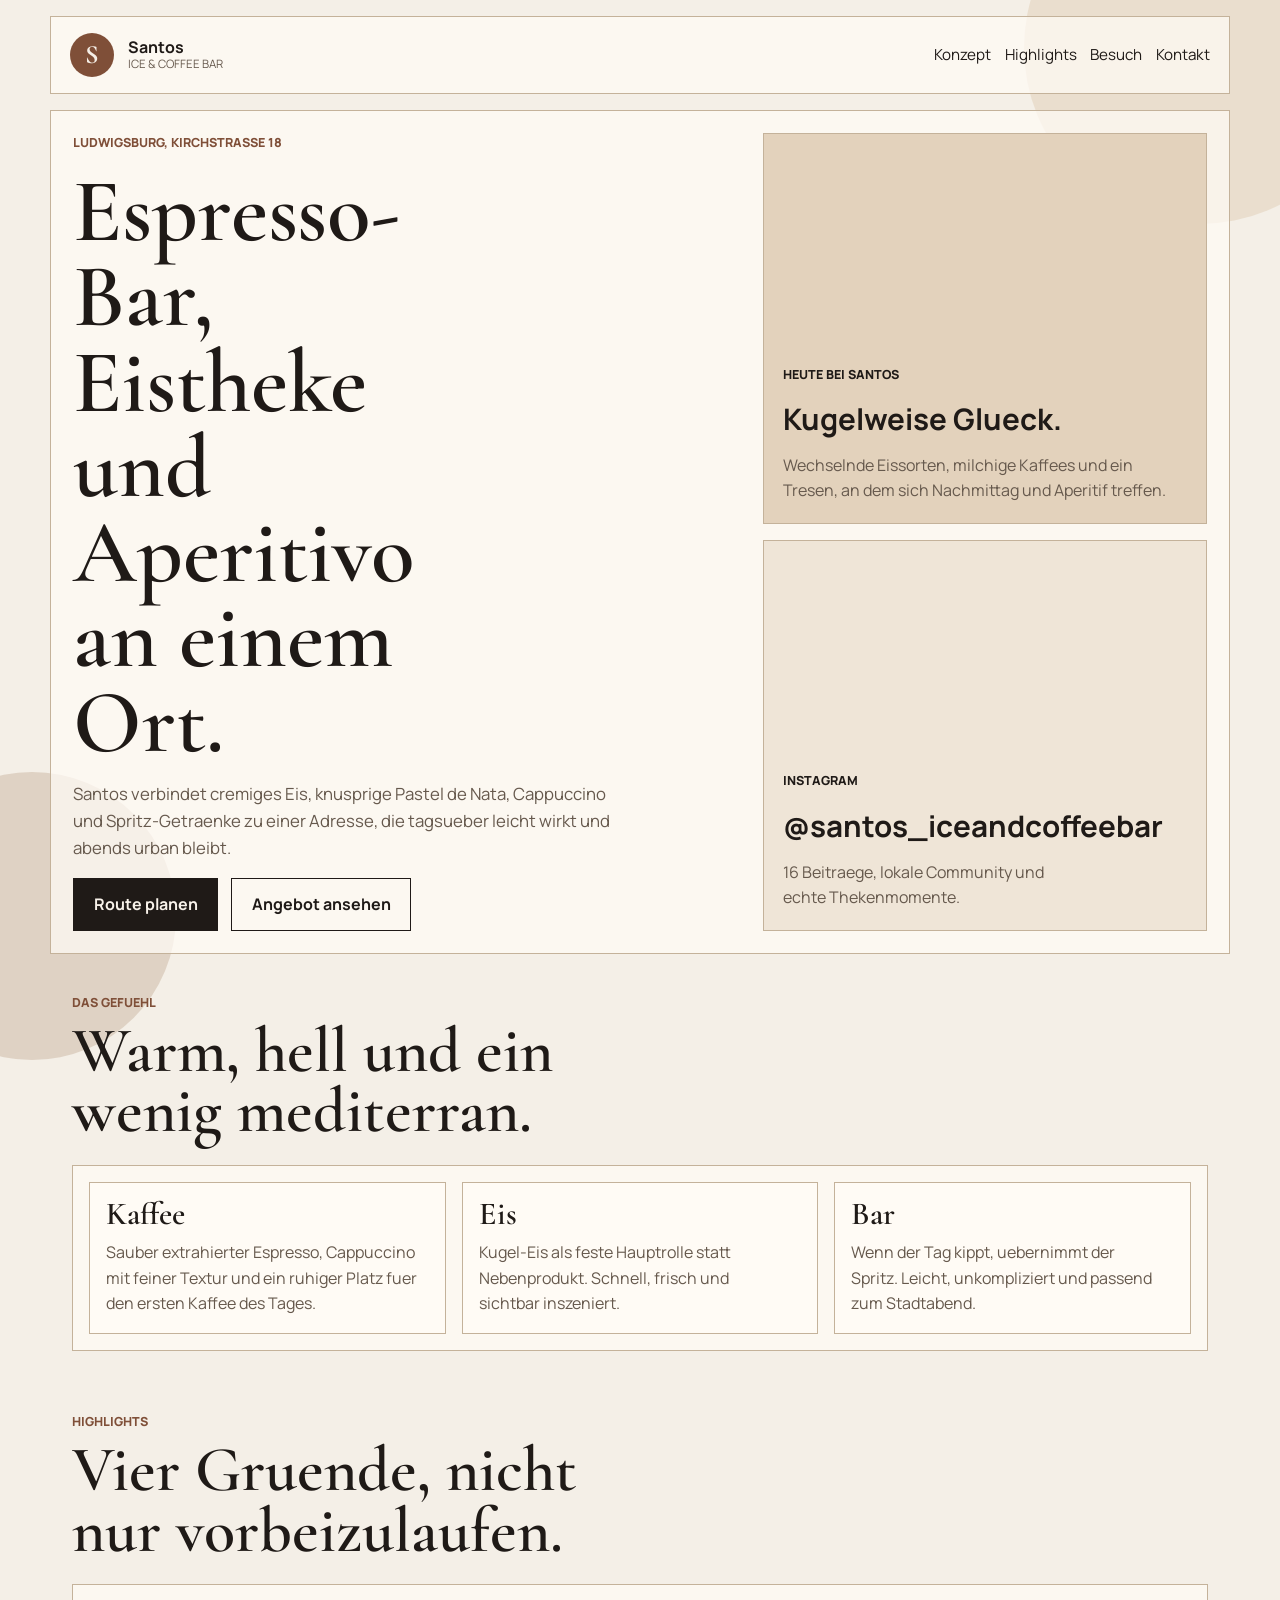
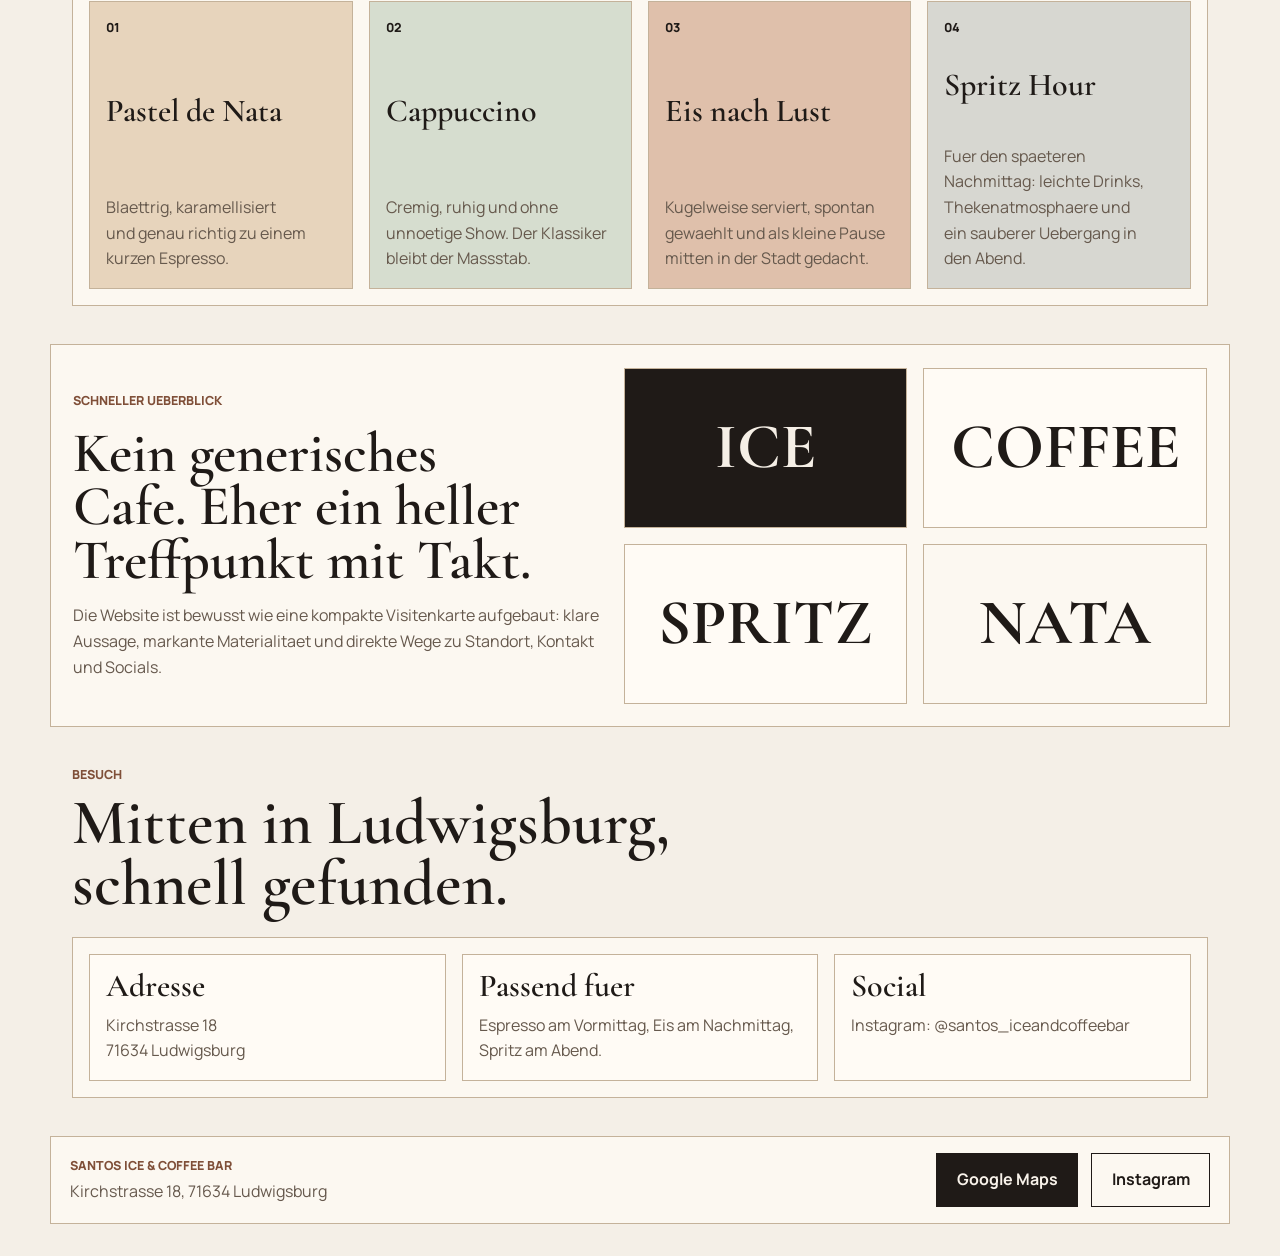
==== index.html @ fd4c9cea "Build initial Santos landing page" ====
<!DOCTYPE html>
<html lang="de">
  <head>
    <meta charset="UTF-8" />
    <meta name="viewport" content="width=device-width, initial-scale=1.0" />
    <title>Santos ICE &amp; COFFEE BAR</title>
    <meta
      name="description"
      content="Santos ICE & COFFEE BAR in Ludwigsburg: Kaffee, Eis, Pastel de Nata und entspannte Bar-Vibes an der Kirchstrasse 18."
    />
    <link rel="preconnect" href="https://fonts.googleapis.com" />
    <link rel="preconnect" href="https://fonts.gstatic.com" crossorigin />
    <link
      href="https://fonts.googleapis.com/css2?family=Cormorant+Garamond:wght@500;600;700&family=Manrope:wght@400;500;600;700;800&display=swap"
      rel="stylesheet"
    />
    <link rel="stylesheet" href="./styles.css" />
  </head>
  <body>
    <div class="page-shell">
      <header class="site-header">
        <a class="brand" href="#top" aria-label="Startseite Santos ICE &amp; COFFEE BAR">
          <span class="brand-mark">S</span>
          <span class="brand-text">
            <strong>Santos</strong>
            <span>ICE &amp; COFFEE BAR</span>
          </span>
        </a>

        <nav class="site-nav" aria-label="Hauptnavigation">
          <a href="#concept">Konzept</a>
          <a href="#specials">Highlights</a>
          <a href="#visit">Besuch</a>
          <a href="#contact">Kontakt</a>
        </nav>
      </header>

      <main id="top">
        <section class="hero">
          <div class="hero-copy">
            <p class="eyebrow">Ludwigsburg, Kirchstrasse 18</p>
            <h1>Espresso-Bar, Eistheke und Aperitivo an einem Ort.</h1>
            <p class="hero-text">
              Santos verbindet cremiges Eis, knusprige Pastel de Nata, Cappuccino
              und Spritz-Getraenke zu einer Adresse, die tagsueber leicht wirkt und
              abends urban bleibt.
            </p>
            <div class="hero-actions">
              <a class="button button-solid" href="#visit">Route planen</a>
              <a class="button button-ghost" href="#specials">Angebot ansehen</a>
            </div>
          </div>

          <div class="hero-panel" aria-label="Markenstimmung">
            <div class="hero-card hero-card-primary">
              <span class="card-label">Heute bei Santos</span>
              <strong>Kugelweise Glueck.</strong>
              <p>
                Wechselnde Eissorten, milchige Kaffees und ein Tresen, an dem sich
                Nachmittag und Aperitif treffen.
              </p>
            </div>
            <div class="hero-card hero-card-secondary">
              <span class="card-label">Instagram</span>
              <strong>@santos_iceandcoffeebar</strong>
              <p>16 Beitraege, lokale Community und echte Thekenmomente.</p>
            </div>
          </div>
        </section>

        <section class="concept" id="concept">
          <div class="section-heading">
            <p class="eyebrow">Das Gefuehl</p>
            <h2>Warm, hell und ein wenig mediterran.</h2>
          </div>
          <div class="concept-grid">
            <article>
              <h3>Kaffee</h3>
              <p>
                Sauber extrahierter Espresso, Cappuccino mit feiner Textur und ein
                ruhiger Platz fuer den ersten Kaffee des Tages.
              </p>
            </article>
            <article>
              <h3>Eis</h3>
              <p>
                Kugel-Eis als feste Hauptrolle statt Nebenprodukt. Schnell, frisch
                und sichtbar inszeniert.
              </p>
            </article>
            <article>
              <h3>Bar</h3>
              <p>
                Wenn der Tag kippt, uebernimmt der Spritz. Leicht, unkompliziert
                und passend zum Stadtabend.
              </p>
            </article>
          </div>
        </section>

        <section class="specials" id="specials">
          <div class="section-heading">
            <p class="eyebrow">Highlights</p>
            <h2>Vier Gruende, nicht nur vorbeizulaufen.</h2>
          </div>
          <div class="specials-grid">
            <article class="special-card accent-sand">
              <span class="special-index">01</span>
              <h3>Pastel de Nata</h3>
              <p>
                Blaettrig, karamellisiert und genau richtig zu einem kurzen Espresso.
              </p>
            </article>
            <article class="special-card accent-olive">
              <span class="special-index">02</span>
              <h3>Cappuccino</h3>
              <p>
                Cremig, ruhig und ohne unnoetige Show. Der Klassiker bleibt der
                Massstab.
              </p>
            </article>
            <article class="special-card accent-terra">
              <span class="special-index">03</span>
              <h3>Eis nach Lust</h3>
              <p>
                Kugelweise serviert, spontan gewaehlt und als kleine Pause mitten in
                der Stadt gedacht.
              </p>
            </article>
            <article class="special-card accent-night">
              <span class="special-index">04</span>
              <h3>Spritz Hour</h3>
              <p>
                Fuer den spaeteren Nachmittag: leichte Drinks, Thekenatmosphaere und
                ein sauberer Uebergang in den Abend.
              </p>
            </article>
          </div>
        </section>

        <section class="showcase">
          <div class="showcase-copy">
            <p class="eyebrow">Schneller Ueberblick</p>
            <h2>Kein generisches Cafe. Eher ein heller Treffpunkt mit Takt.</h2>
            <p>
              Die Website ist bewusst wie eine kompakte Visitenkarte aufgebaut:
              klare Aussage, markante Materialitaet und direkte Wege zu Standort,
              Kontakt und Socials.
            </p>
          </div>
          <div class="showcase-board" aria-hidden="true">
            <div class="board-tile board-tile-large">ICE</div>
            <div class="board-tile">COFFEE</div>
            <div class="board-tile">SPRITZ</div>
            <div class="board-tile board-tile-outline">NATA</div>
          </div>
        </section>

        <section class="visit" id="visit">
          <div class="section-heading">
            <p class="eyebrow">Besuch</p>
            <h2>Mitten in Ludwigsburg, schnell gefunden.</h2>
          </div>
          <div class="visit-layout">
            <article class="visit-card">
              <h3>Adresse</h3>
              <p>Kirchstrasse 18<br />71634 Ludwigsburg</p>
            </article>
            <article class="visit-card">
              <h3>Passend fuer</h3>
              <p>Espresso am Vormittag, Eis am Nachmittag, Spritz am Abend.</p>
            </article>
            <article class="visit-card">
              <h3>Social</h3>
              <p>
                Instagram:
                <a href="https://www.instagram.com/santos_iceandcoffeebar/" target="_blank" rel="noreferrer">
                  @santos_iceandcoffeebar
                </a>
              </p>
            </article>
          </div>
        </section>
      </main>

      <footer class="site-footer" id="contact">
        <div>
          <p class="eyebrow">Santos ICE &amp; COFFEE BAR</p>
          <p>Kirchstrasse 18, 71634 Ludwigsburg</p>
        </div>
        <div class="footer-actions">
          <a class="button button-solid" href="https://maps.google.com/?q=Kirchstrasse+18+71634+Ludwigsburg" target="_blank" rel="noreferrer">
            Google Maps
          </a>
          <a class="button button-ghost" href="https://www.instagram.com/santos_iceandcoffeebar/" target="_blank" rel="noreferrer">
            Instagram
          </a>
        </div>
      </footer>
    </div>

  </body>
</html>
---- styles.css ----
:root {
  --bg: #f4efe7;
  --surface: #efe5d7;
  --surface-strong: #e3d2bc;
  --ink: #1f1a17;
  --muted: #66594d;
  --line: #c4b29a;
  --accent: #7f4f38;
  --max-width: 1180px;
}

* {
  box-sizing: border-box;
}

body {
  margin: 0;
  min-height: 100vh;
  background: var(--bg);
  color: var(--ink);
  font-family: "Manrope", sans-serif;
  line-height: 1.6;
}

body::before,
body::after {
  content: "";
  position: fixed;
  z-index: -1;
  border-radius: 999px;
  opacity: 0.45;
}

body::before {
  top: -8rem;
  right: -6rem;
  width: 22rem;
  height: 22rem;
  background: #dec9b0;
}

body::after {
  bottom: -10rem;
  left: -7rem;
  width: 18rem;
  height: 18rem;
  background: #c5b09a;
}

a {
  color: inherit;
  text-decoration: none;
}

p {
  margin: 0;
  color: var(--muted);
  text-wrap: pretty;
}

h1,
h2,
h3,
strong {
  text-wrap: balance;
}

h1,
h2,
h3 {
  margin: 0;
  font-family: "Cormorant Garamond", serif;
  font-weight: 600;
  line-height: 0.95;
}

.page-shell {
  width: min(calc(100% - 2rem), var(--max-width));
  margin: 0 auto;
  padding: 1rem 0 2rem;
}

.site-header,
.site-footer,
.hero,
.concept-grid,
.specials-grid,
.showcase,
.visit-layout {
  border: 1px solid var(--line);
  background: rgba(255, 251, 245, 0.72);
}

.site-header,
.site-footer {
  display: flex;
  align-items: center;
  justify-content: space-between;
  gap: 1rem;
  padding: 1rem 1.2rem;
}

.site-header {
  position: sticky;
  top: 1rem;
  z-index: 10;
}

.brand {
  display: inline-flex;
  align-items: center;
  gap: 0.85rem;
}

.brand-mark {
  display: grid;
  place-items: center;
  width: 2.75rem;
  height: 2.75rem;
  border-radius: 999px;
  background: var(--accent);
  color: #f6efe7;
  font-family: "Cormorant Garamond", serif;
  font-size: 1.65rem;
  font-weight: 700;
}

.brand-text {
  display: grid;
  gap: 0.1rem;
  line-height: 1.1;
}

.brand-text strong {
  font-size: 1rem;
}

.brand-text span {
  font-size: 0.72rem;
  text-transform: uppercase;
  color: var(--muted);
}

.site-nav {
  display: flex;
  flex-wrap: wrap;
  justify-content: flex-end;
  gap: 0.85rem;
  font-size: 0.95rem;
}

.site-nav a {
  padding: 0.35rem 0;
}

.hero,
.showcase {
  display: grid;
  gap: 1.5rem;
}

.hero {
  grid-template-columns: 1.2fr 0.8fr;
  margin-top: 1rem;
  padding: 1.4rem;
}

.hero-copy {
  display: grid;
  gap: 1rem;
  align-content: start;
}

.eyebrow {
  font-size: 0.78rem;
  font-weight: 800;
  text-transform: uppercase;
  color: var(--accent);
}

.hero h1 {
  font-size: clamp(3rem, 7vw, 6.4rem);
  max-width: 10ch;
}

.hero-text {
  max-width: 56ch;
  font-size: 1.05rem;
}

.hero-actions,
.footer-actions {
  display: flex;
  flex-wrap: wrap;
  gap: 0.85rem;
}

.button {
  display: inline-flex;
  align-items: center;
  justify-content: center;
  min-height: 3rem;
  padding: 0.8rem 1.2rem;
  border: 1px solid var(--ink);
  font-weight: 700;
}

.button-solid {
  background: var(--ink);
  color: #f8f2ea;
}

.button-ghost {
  background: transparent;
}

.hero-panel {
  display: grid;
  gap: 1rem;
}

.hero-card {
  min-height: 12rem;
  padding: 1.2rem;
  border: 1px solid var(--line);
  display: grid;
  align-content: end;
  gap: 0.65rem;
}

.hero-card-primary {
  background: var(--surface-strong);
}

.hero-card-secondary {
  background: var(--surface);
}

.card-label,
.special-index {
  font-size: 0.78rem;
  font-weight: 800;
  text-transform: uppercase;
}

.hero-card strong {
  font-size: 1.85rem;
}

.concept,
.specials,
.visit {
  margin-top: 1rem;
  padding: 1.4rem;
}

.section-heading {
  display: grid;
  gap: 0.5rem;
  max-width: 46rem;
  margin-bottom: 1.4rem;
}

.section-heading h2 {
  font-size: clamp(2.2rem, 5vw, 4.2rem);
}

.concept-grid,
.specials-grid,
.visit-layout {
  display: grid;
  gap: 1rem;
  padding: 1rem;
}

.concept-grid {
  grid-template-columns: repeat(3, minmax(0, 1fr));
}

.concept-grid article,
.visit-card {
  padding: 1rem;
  border: 1px solid var(--line);
  background: rgba(255, 251, 245, 0.9);
}

.concept-grid h3,
.special-card h3,
.visit-card h3 {
  margin-bottom: 0.7rem;
  font-size: 2rem;
}

.specials-grid {
  grid-template-columns: repeat(4, minmax(0, 1fr));
}

.special-card {
  min-height: 18rem;
  padding: 1rem;
  display: grid;
  align-content: space-between;
  border: 1px solid var(--line);
}

.accent-sand {
  background: #e7d4bc;
}

.accent-olive {
  background: #d6ddcf;
}

.accent-terra {
  background: #dfc0ab;
}

.accent-night {
  background: #d7d7d1;
}

.showcase {
  grid-template-columns: 0.95fr 1.05fr;
  margin-top: 1rem;
  padding: 1.4rem;
}

.showcase-copy {
  display: grid;
  gap: 1rem;
  align-content: center;
}

.showcase-copy h2 {
  font-size: clamp(2.3rem, 4.4vw, 4rem);
}

.showcase-board {
  display: grid;
  grid-template-columns: repeat(2, minmax(0, 1fr));
  gap: 1rem;
}

.board-tile {
  min-height: 10rem;
  border: 1px solid var(--line);
  background: rgba(255, 251, 245, 0.88);
  display: grid;
  place-items: center;
  font-family: "Cormorant Garamond", serif;
  font-size: clamp(2rem, 6vw, 4rem);
  font-weight: 700;
}

.board-tile-large {
  background: var(--ink);
  color: #f5efe6;
}

.board-tile-outline {
  background: transparent;
}

.visit-layout {
  grid-template-columns: repeat(3, minmax(0, 1fr));
}

.site-footer {
  margin-top: 1rem;
}

.site-footer p + p {
  margin-top: 0.2rem;
}

@media (max-width: 960px) {
  .hero,
  .showcase,
  .concept-grid,
  .specials-grid,
  .visit-layout {
    grid-template-columns: 1fr;
  }

  .hero h1,
  .section-heading h2,
  .showcase-copy h2 {
    max-width: none;
  }
}

@media (max-width: 720px) {
  .page-shell {
    width: min(calc(100% - 1rem), var(--max-width));
  }

  .site-header,
  .site-footer,
  .hero,
  .concept,
  .specials,
  .showcase,
  .visit {
    padding: 1rem;
  }

  .site-header,
  .site-footer {
    flex-direction: column;
    align-items: flex-start;
  }

  .site-nav {
    justify-content: flex-start;
  }

  .hero h1 {
    font-size: clamp(2.6rem, 12vw, 4rem);
  }
}
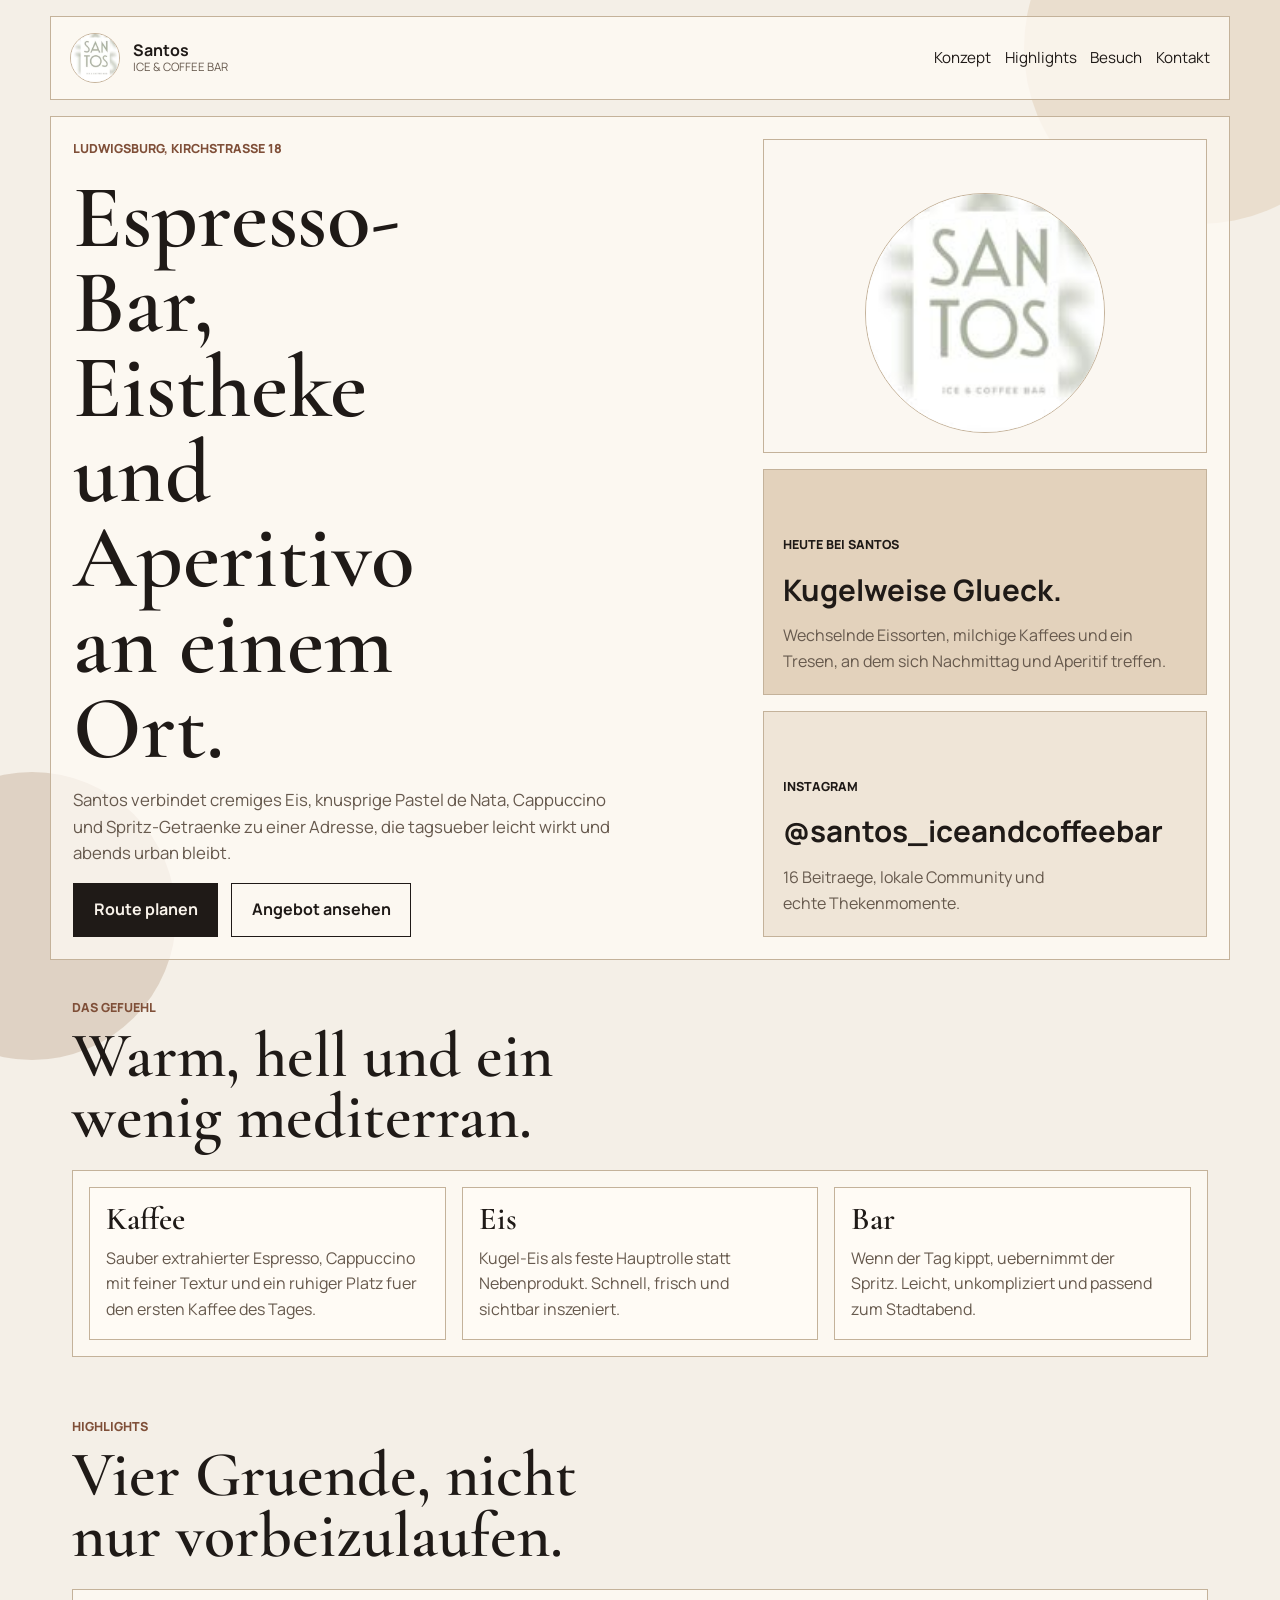
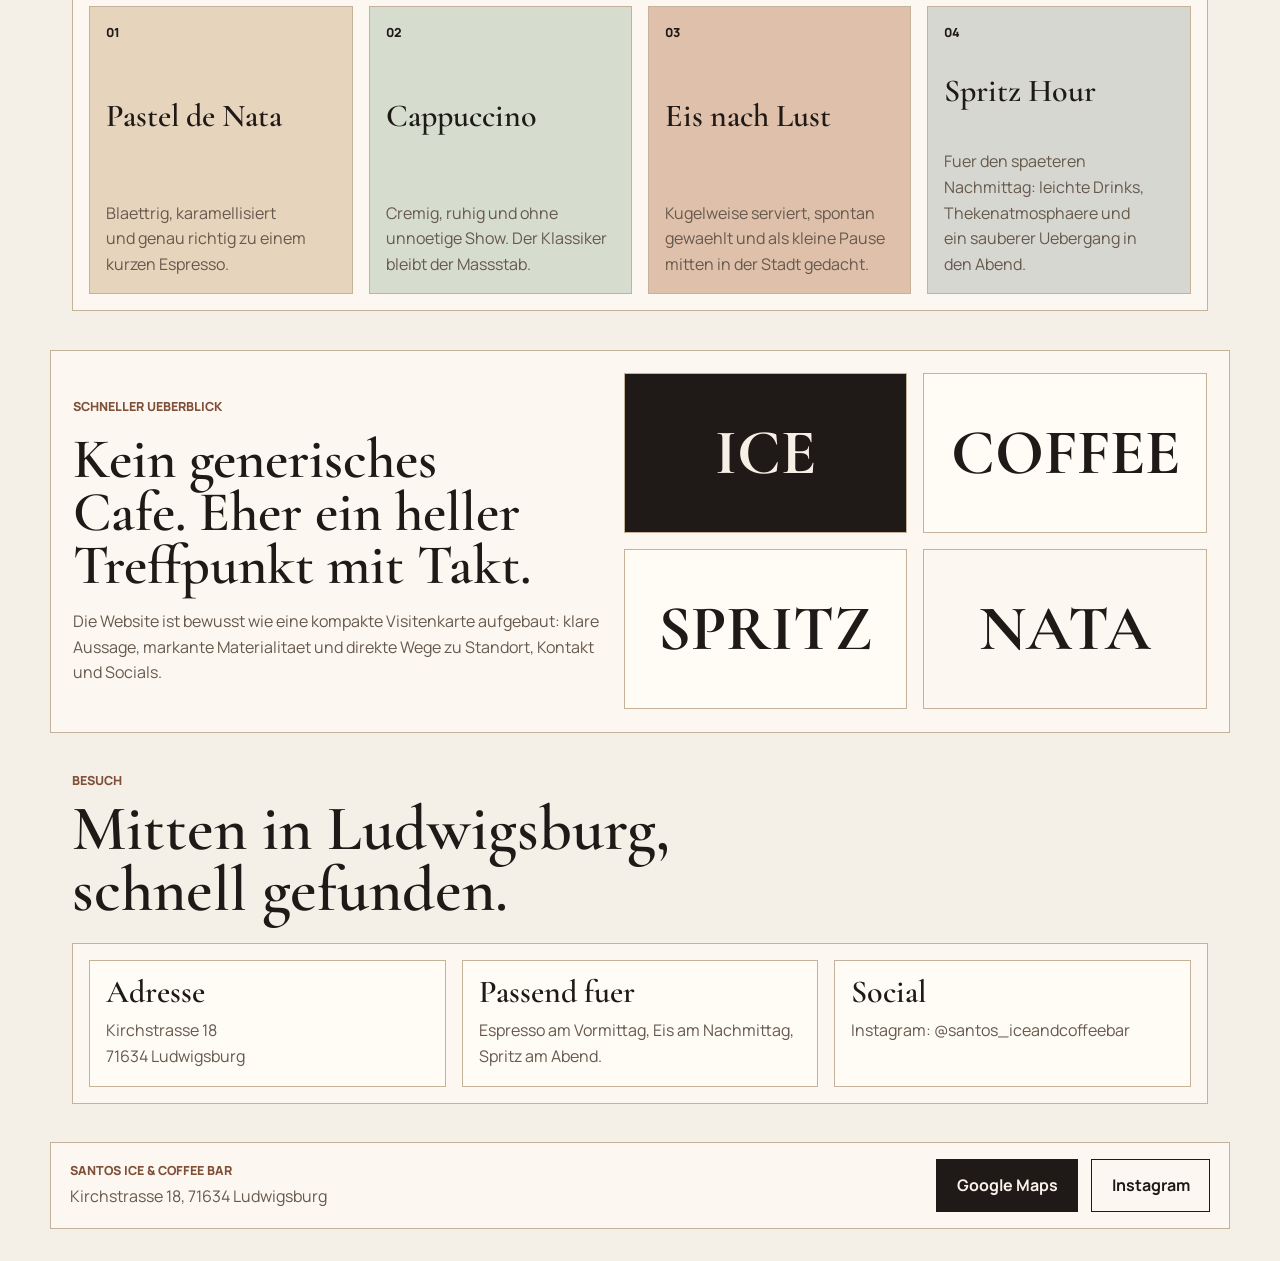
==== commit c3742cf7: "Add Santos logo to landing page" ====
--- a/index.html
+++ b/index.html
@@ -14,13 +14,14 @@
       href="https://fonts.googleapis.com/css2?family=Cormorant+Garamond:wght@500;600;700&family=Manrope:wght@400;500;600;700;800&display=swap"
       rel="stylesheet"
     />
+    <link rel="icon" type="image/jpeg" href="./logo.jpg" />
     <link rel="stylesheet" href="./styles.css" />
   </head>
   <body>
     <div class="page-shell">
       <header class="site-header">
         <a class="brand" href="#top" aria-label="Startseite Santos ICE &amp; COFFEE BAR">
-          <span class="brand-mark">S</span>
+          <img class="brand-logo" src="./logo.jpg" alt="Santos ICE und COFFEE BAR Logo" />
           <span class="brand-text">
             <strong>Santos</strong>
             <span>ICE &amp; COFFEE BAR</span>
@@ -52,6 +53,9 @@
           </div>
 
           <div class="hero-panel" aria-label="Markenstimmung">
+            <div class="hero-card hero-card-logo">
+              <img class="hero-logo" src="./logo.jpg" alt="Santos Logo auf heller Flaeche" />
+            </div>
             <div class="hero-card hero-card-primary">
               <span class="card-label">Heute bei Santos</span>
               <strong>Kugelweise Glueck.</strong>
@@ -198,6 +202,5 @@
         </div>
       </footer>
     </div>
-
   </body>
 </html>
--- a/styles.css
+++ b/styles.css
@@ -52,6 +52,11 @@
   text-decoration: none;
 }
 
+img {
+  display: block;
+  max-width: 100%;
+}
+
 p {
   margin: 0;
   color: var(--muted);
@@ -112,17 +117,13 @@
   gap: 0.85rem;
 }
 
-.brand-mark {
-  display: grid;
-  place-items: center;
-  width: 2.75rem;
-  height: 2.75rem;
+.brand-logo {
+  width: 3.1rem;
+  height: 3.1rem;
   border-radius: 999px;
-  background: var(--accent);
-  color: #f6efe7;
-  font-family: "Cormorant Garamond", serif;
-  font-size: 1.65rem;
-  font-weight: 700;
+  object-fit: cover;
+  border: 1px solid var(--line);
+  background: #fff8f0;
 }
 
 .brand-text {
@@ -228,6 +229,20 @@
   gap: 0.65rem;
 }
 
+.hero-card-logo {
+  place-items: center;
+  min-height: 15rem;
+  background: #fbf7f1;
+}
+
+.hero-logo {
+  width: min(100%, 15rem);
+  aspect-ratio: 1;
+  border-radius: 999px;
+  object-fit: cover;
+  border: 1px solid var(--line);
+}
+
 .hero-card-primary {
   background: var(--surface-strong);
 }
@@ -418,4 +433,3 @@
     font-size: clamp(2.6rem, 12vw, 4rem);
   }
 }
-
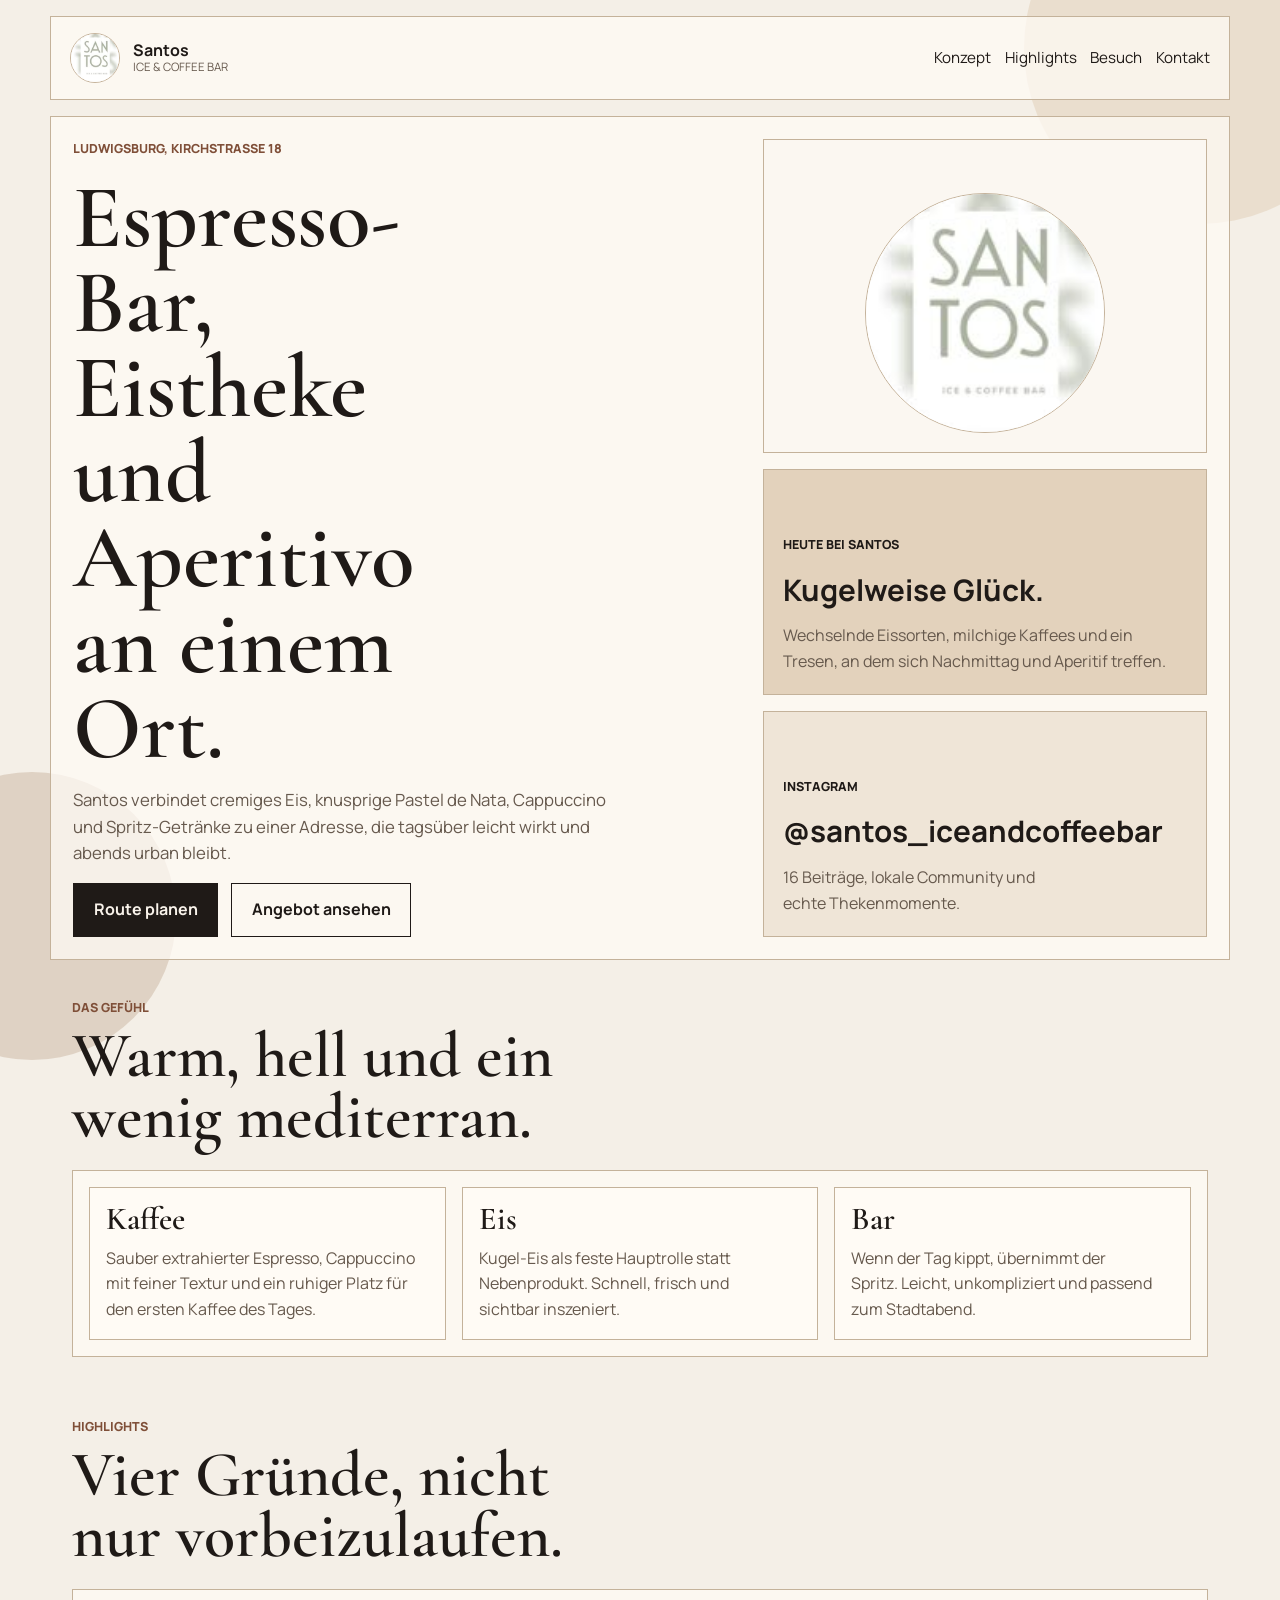
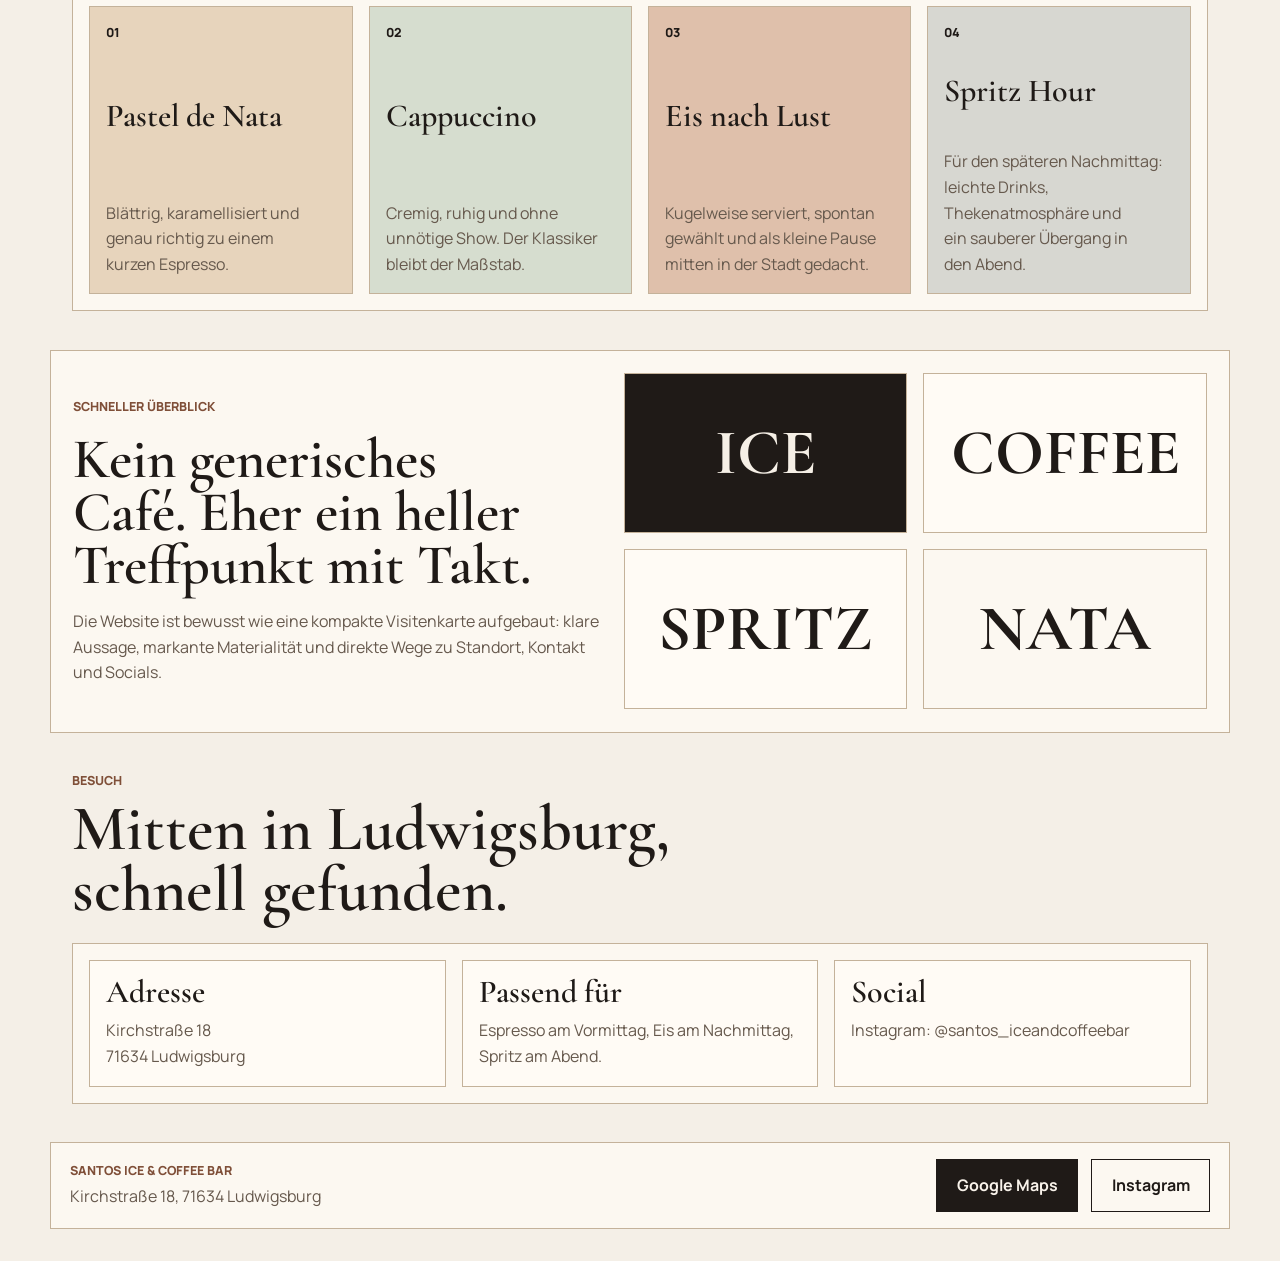
==== commit ac5e9fe9: "Fix German umlauts" ====
--- a/index.html
+++ b/index.html
@@ -1,4 +1,4 @@
-<!DOCTYPE html>
+﻿<!DOCTYPE html>
 <html lang="de">
   <head>
     <meta charset="UTF-8" />
@@ -6,7 +6,7 @@
     <title>Santos ICE &amp; COFFEE BAR</title>
     <meta
       name="description"
-      content="Santos ICE & COFFEE BAR in Ludwigsburg: Kaffee, Eis, Pastel de Nata und entspannte Bar-Vibes an der Kirchstrasse 18."
+      content="Santos ICE & COFFEE BAR in Ludwigsburg: Kaffee, Eis, Pastel de Nata und entspannte Bar-Vibes an der Kirchstraße 18."
     />
     <link rel="preconnect" href="https://fonts.googleapis.com" />
     <link rel="preconnect" href="https://fonts.gstatic.com" crossorigin />
@@ -39,11 +39,11 @@
       <main id="top">
         <section class="hero">
           <div class="hero-copy">
-            <p class="eyebrow">Ludwigsburg, Kirchstrasse 18</p>
+            <p class="eyebrow">Ludwigsburg, Kirchstraße 18</p>
             <h1>Espresso-Bar, Eistheke und Aperitivo an einem Ort.</h1>
             <p class="hero-text">
               Santos verbindet cremiges Eis, knusprige Pastel de Nata, Cappuccino
-              und Spritz-Getraenke zu einer Adresse, die tagsueber leicht wirkt und
+              und Spritz-Getränke zu einer Adresse, die tagsüber leicht wirkt und
               abends urban bleibt.
             </p>
             <div class="hero-actions">
@@ -54,11 +54,11 @@
 
           <div class="hero-panel" aria-label="Markenstimmung">
             <div class="hero-card hero-card-logo">
-              <img class="hero-logo" src="./logo.jpg" alt="Santos Logo auf heller Flaeche" />
+              <img class="hero-logo" src="./logo.jpg" alt="Santos Logo auf heller Fläche" />
             </div>
             <div class="hero-card hero-card-primary">
               <span class="card-label">Heute bei Santos</span>
-              <strong>Kugelweise Glueck.</strong>
+              <strong>Kugelweise Glück.</strong>
               <p>
                 Wechselnde Eissorten, milchige Kaffees und ein Tresen, an dem sich
                 Nachmittag und Aperitif treffen.
@@ -67,14 +67,14 @@
             <div class="hero-card hero-card-secondary">
               <span class="card-label">Instagram</span>
               <strong>@santos_iceandcoffeebar</strong>
-              <p>16 Beitraege, lokale Community und echte Thekenmomente.</p>
+              <p>16 Beiträge, lokale Community und echte Thekenmomente.</p>
             </div>
           </div>
         </section>
 
         <section class="concept" id="concept">
           <div class="section-heading">
-            <p class="eyebrow">Das Gefuehl</p>
+            <p class="eyebrow">Das Gefühl</p>
             <h2>Warm, hell und ein wenig mediterran.</h2>
           </div>
           <div class="concept-grid">
@@ -82,7 +82,7 @@
               <h3>Kaffee</h3>
               <p>
                 Sauber extrahierter Espresso, Cappuccino mit feiner Textur und ein
-                ruhiger Platz fuer den ersten Kaffee des Tages.
+                ruhiger Platz für den ersten Kaffee des Tages.
               </p>
             </article>
             <article>
@@ -95,7 +95,7 @@
             <article>
               <h3>Bar</h3>
               <p>
-                Wenn der Tag kippt, uebernimmt der Spritz. Leicht, unkompliziert
+                Wenn der Tag kippt, übernimmt der Spritz. Leicht, unkompliziert
                 und passend zum Stadtabend.
               </p>
             </article>
@@ -105,29 +105,29 @@
         <section class="specials" id="specials">
           <div class="section-heading">
             <p class="eyebrow">Highlights</p>
-            <h2>Vier Gruende, nicht nur vorbeizulaufen.</h2>
+            <h2>Vier Gründe, nicht nur vorbeizulaufen.</h2>
           </div>
           <div class="specials-grid">
             <article class="special-card accent-sand">
               <span class="special-index">01</span>
               <h3>Pastel de Nata</h3>
               <p>
-                Blaettrig, karamellisiert und genau richtig zu einem kurzen Espresso.
+                Blättrig, karamellisiert und genau richtig zu einem kurzen Espresso.
               </p>
             </article>
             <article class="special-card accent-olive">
               <span class="special-index">02</span>
               <h3>Cappuccino</h3>
               <p>
-                Cremig, ruhig und ohne unnoetige Show. Der Klassiker bleibt der
-                Massstab.
+                Cremig, ruhig und ohne unnötige Show. Der Klassiker bleibt der
+                Maßstab.
               </p>
             </article>
             <article class="special-card accent-terra">
               <span class="special-index">03</span>
               <h3>Eis nach Lust</h3>
               <p>
-                Kugelweise serviert, spontan gewaehlt und als kleine Pause mitten in
+                Kugelweise serviert, spontan gewählt und als kleine Pause mitten in
                 der Stadt gedacht.
               </p>
             </article>
@@ -135,8 +135,8 @@
               <span class="special-index">04</span>
               <h3>Spritz Hour</h3>
               <p>
-                Fuer den spaeteren Nachmittag: leichte Drinks, Thekenatmosphaere und
-                ein sauberer Uebergang in den Abend.
+                Für den späteren Nachmittag: leichte Drinks, Thekenatmosphäre und
+                ein sauberer Übergang in den Abend.
               </p>
             </article>
           </div>
@@ -144,11 +144,11 @@
 
         <section class="showcase">
           <div class="showcase-copy">
-            <p class="eyebrow">Schneller Ueberblick</p>
-            <h2>Kein generisches Cafe. Eher ein heller Treffpunkt mit Takt.</h2>
+            <p class="eyebrow">Schneller Überblick</p>
+            <h2>Kein generisches Café. Eher ein heller Treffpunkt mit Takt.</h2>
             <p>
               Die Website ist bewusst wie eine kompakte Visitenkarte aufgebaut:
-              klare Aussage, markante Materialitaet und direkte Wege zu Standort,
+              klare Aussage, markante Materialität und direkte Wege zu Standort,
               Kontakt und Socials.
             </p>
           </div>
@@ -168,10 +168,10 @@
           <div class="visit-layout">
             <article class="visit-card">
               <h3>Adresse</h3>
-              <p>Kirchstrasse 18<br />71634 Ludwigsburg</p>
+              <p>Kirchstraße 18<br />71634 Ludwigsburg</p>
             </article>
             <article class="visit-card">
-              <h3>Passend fuer</h3>
+              <h3>Passend für</h3>
               <p>Espresso am Vormittag, Eis am Nachmittag, Spritz am Abend.</p>
             </article>
             <article class="visit-card">
@@ -190,7 +190,7 @@
       <footer class="site-footer" id="contact">
         <div>
           <p class="eyebrow">Santos ICE &amp; COFFEE BAR</p>
-          <p>Kirchstrasse 18, 71634 Ludwigsburg</p>
+          <p>Kirchstraße 18, 71634 Ludwigsburg</p>
         </div>
         <div class="footer-actions">
           <a class="button button-solid" href="https://maps.google.com/?q=Kirchstrasse+18+71634+Ludwigsburg" target="_blank" rel="noreferrer">
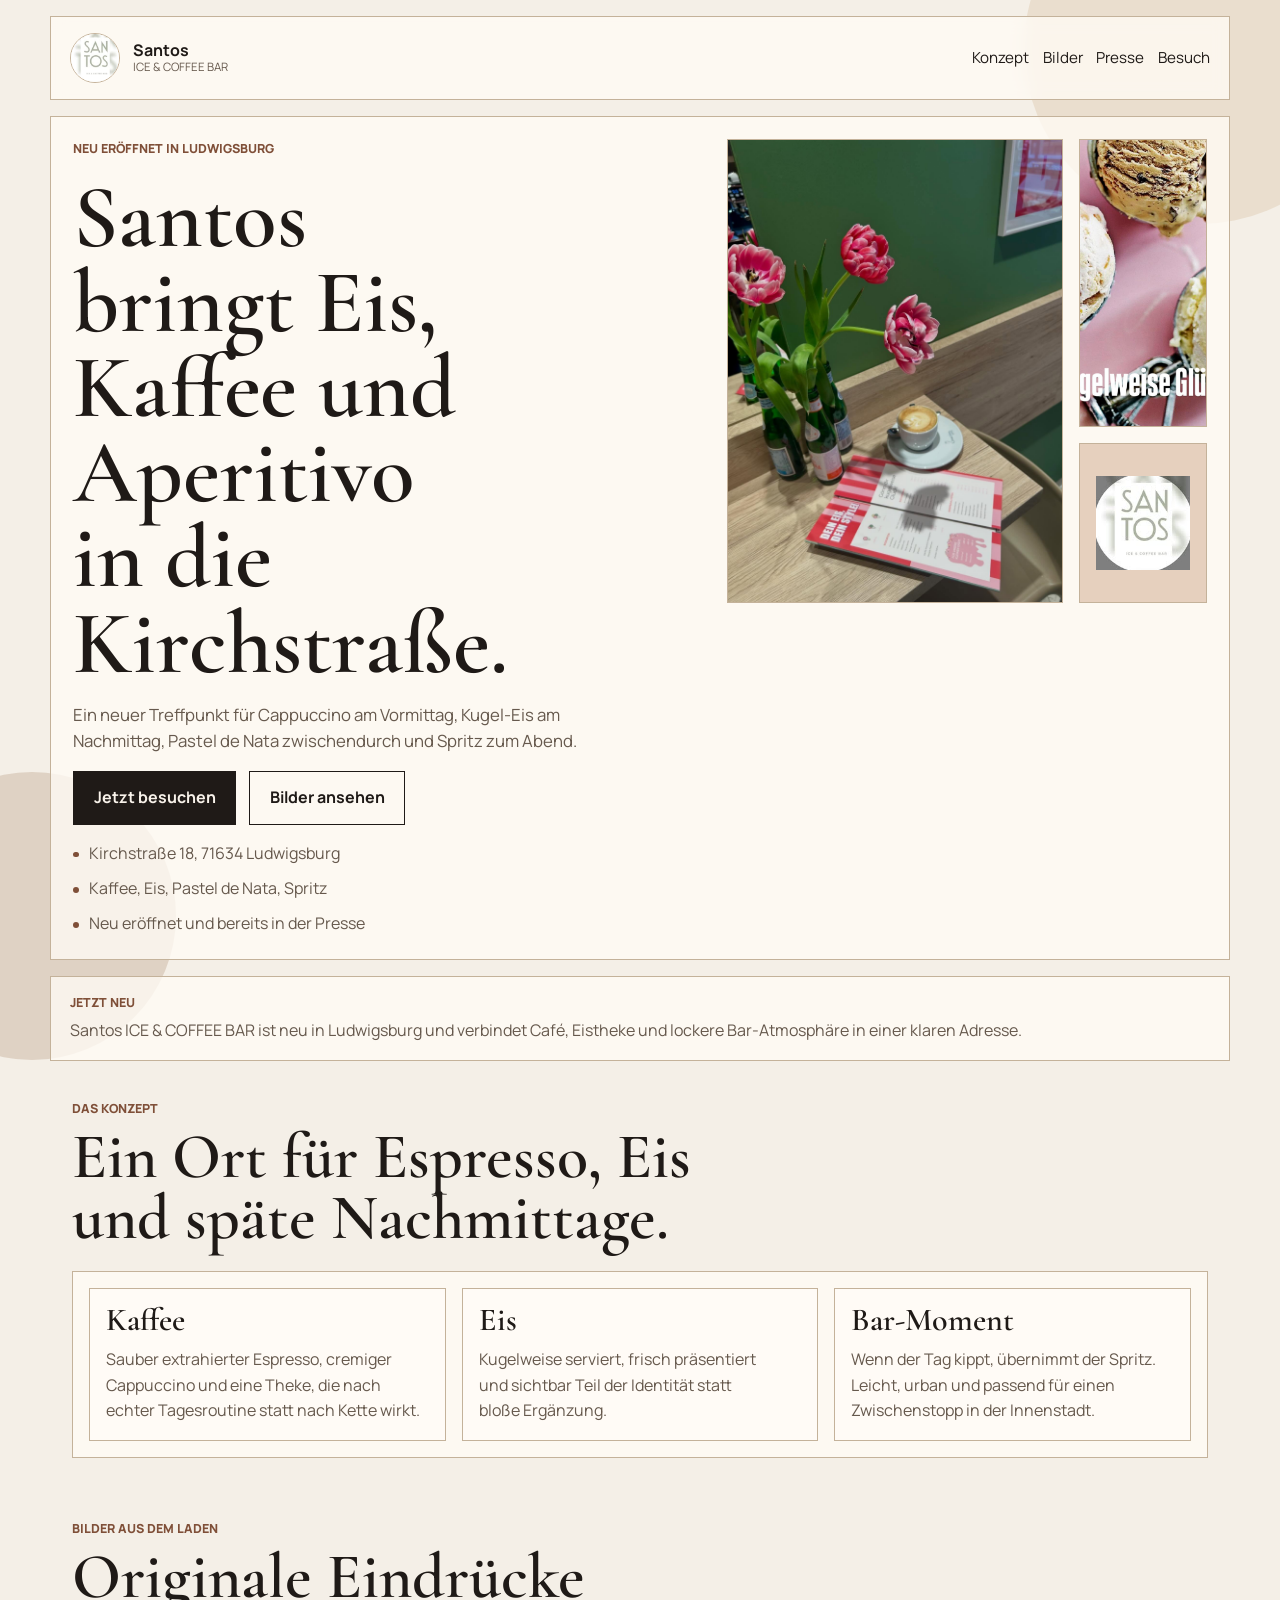
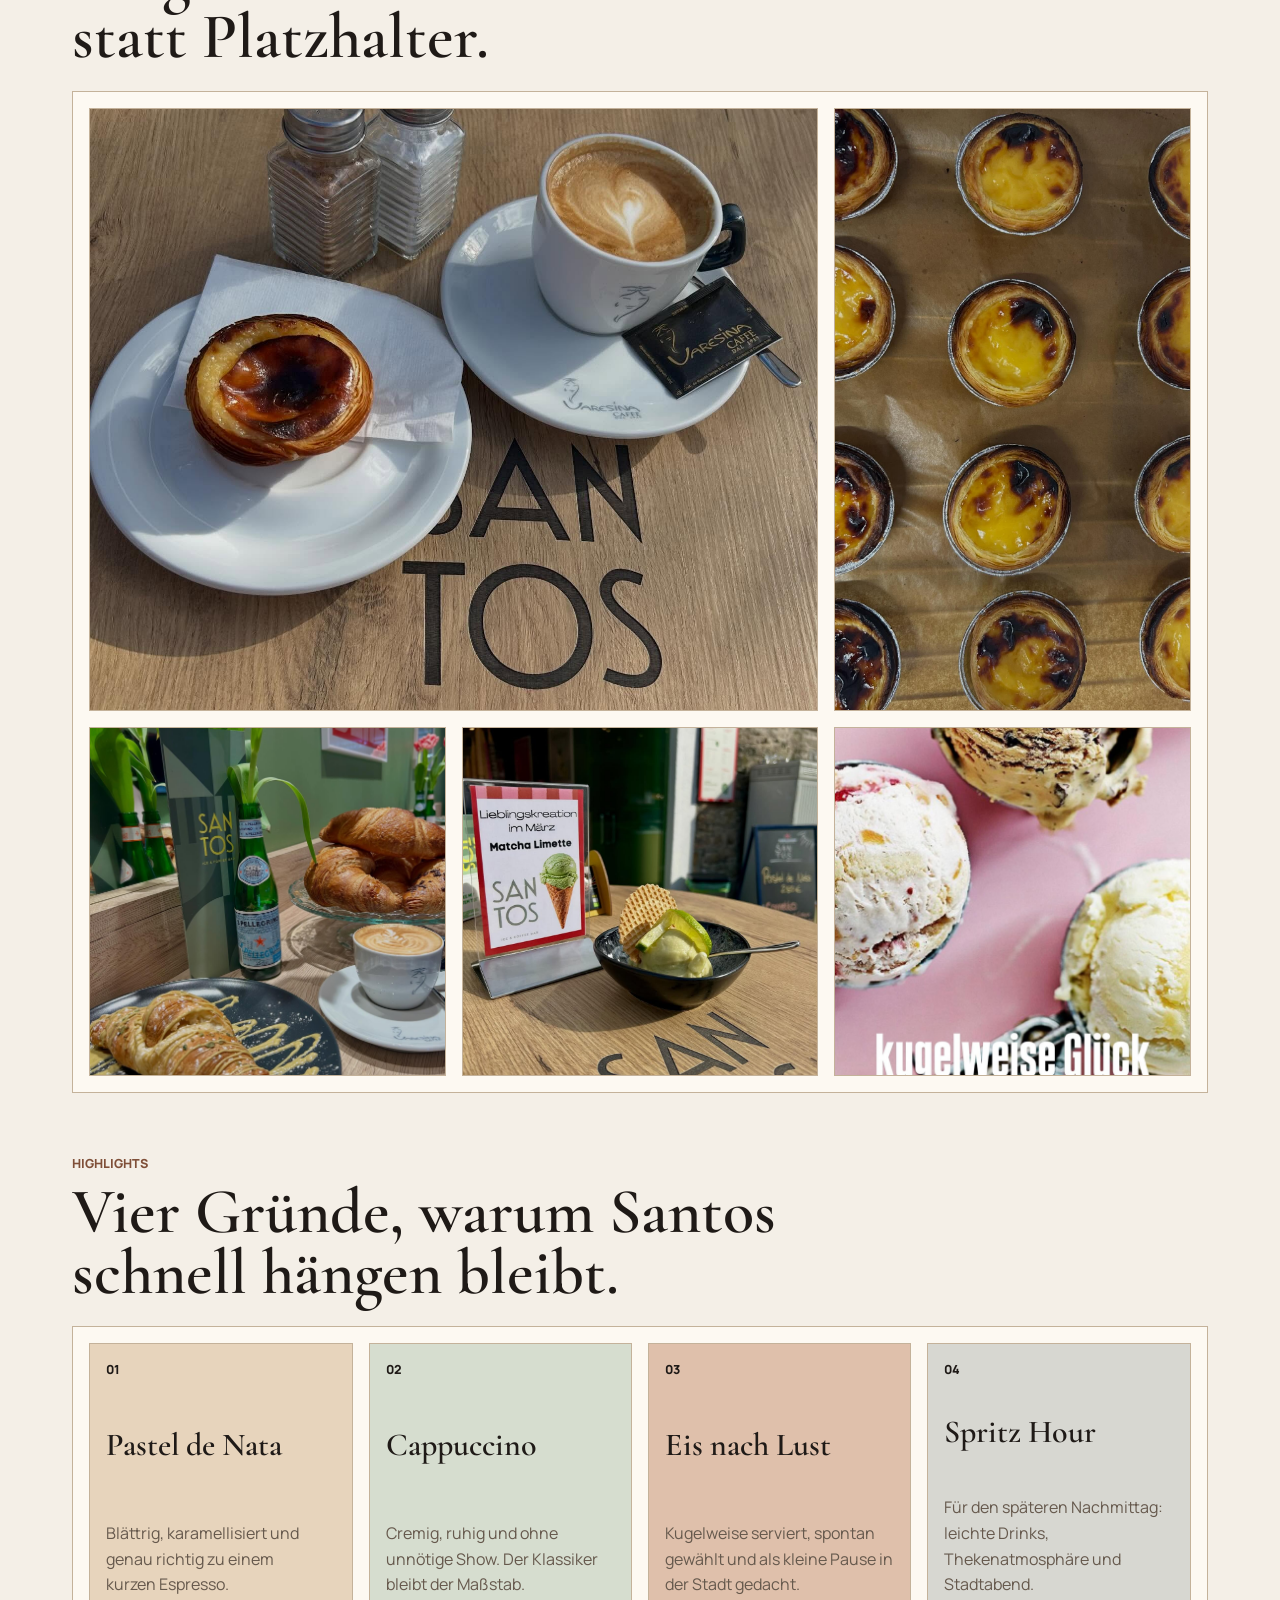
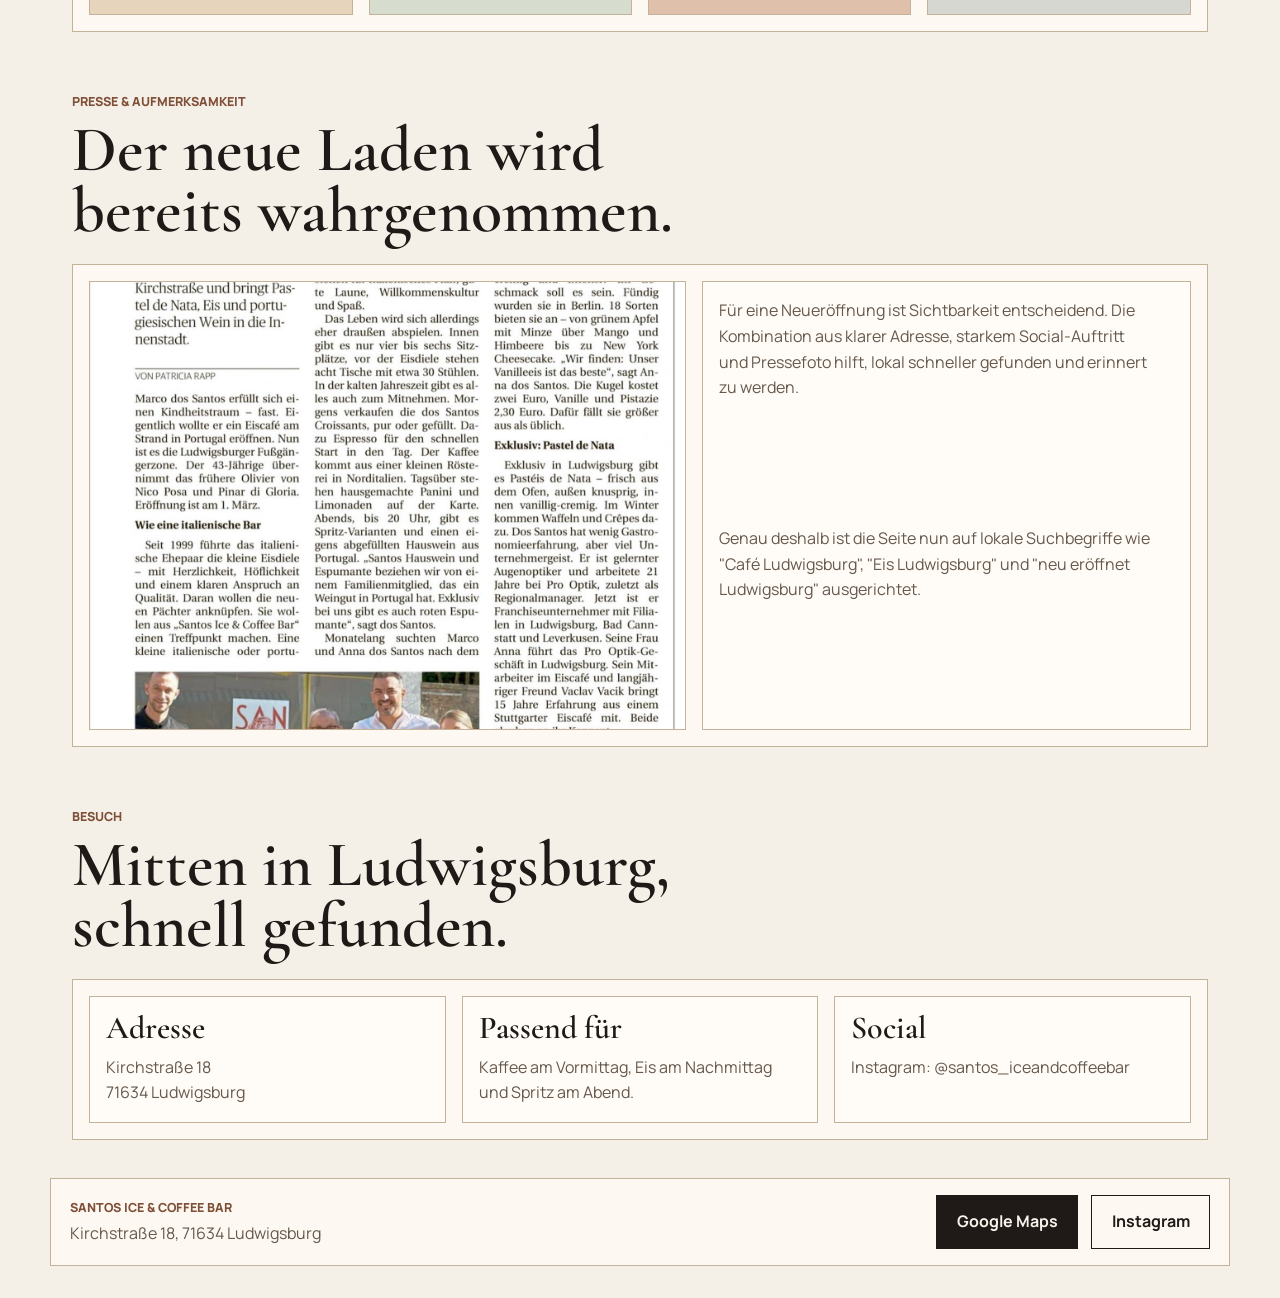
==== commit 5bcc7966: "Add responsive image sections and local SEO" ====
--- a/index.html
+++ b/index.html
@@ -3,11 +3,29 @@
   <head>
     <meta charset="UTF-8" />
     <meta name="viewport" content="width=device-width, initial-scale=1.0" />
-    <title>Santos ICE &amp; COFFEE BAR</title>
+    <title>Santos ICE &amp; COFFEE BAR | Neu eröffnet in Ludwigsburg</title>
     <meta
       name="description"
-      content="Santos ICE & COFFEE BAR in Ludwigsburg: Kaffee, Eis, Pastel de Nata und entspannte Bar-Vibes an der Kirchstraße 18."
-    />
+      content="Santos ICE & COFFEE BAR ist neu eröffnet in Ludwigsburg. Kaffee, Eis, Pastel de Nata, Spritz und entspannte Café-Bar-Vibes in der Kirchstraße 18."
+    />
+    <meta name="robots" content="index,follow" />
+    <meta name="theme-color" content="#1f1a17" />
+    <meta property="og:locale" content="de_DE" />
+    <meta property="og:type" content="website" />
+    <meta property="og:title" content="Santos ICE & COFFEE BAR | Neu eröffnet in Ludwigsburg" />
+    <meta
+      property="og:description"
+      content="Neu eröffnet in Ludwigsburg: Santos ICE & COFFEE BAR mit Eis, Kaffee, Pastel de Nata und Spritz in der Kirchstraße 18."
+    />
+    <meta property="og:image" content="./santos-iceandcoffeebar.jpg" />
+    <meta property="og:image:alt" content="Innenraum der Santos ICE & COFFEE BAR in Ludwigsburg" />
+    <meta name="twitter:card" content="summary_large_image" />
+    <meta name="twitter:title" content="Santos ICE & COFFEE BAR | Neu eröffnet in Ludwigsburg" />
+    <meta
+      name="twitter:description"
+      content="Kaffee, Eis, Pastel de Nata und Spritz in der Kirchstraße 18 in Ludwigsburg."
+    />
+    <meta name="twitter:image" content="./santos-iceandcoffeebar.jpg" />
     <link rel="preconnect" href="https://fonts.googleapis.com" />
     <link rel="preconnect" href="https://fonts.gstatic.com" crossorigin />
     <link
@@ -16,6 +34,23 @@
     />
     <link rel="icon" type="image/jpeg" href="./logo.jpg" />
     <link rel="stylesheet" href="./styles.css" />
+    <script type="application/ld+json">
+      {
+        "@context": "https://schema.org",
+        "@type": "CafeOrCoffeeShop",
+        "name": "Santos ICE & COFFEE BAR",
+        "description": "Neu eröffnetes Café mit Eis, Kaffee, Pastel de Nata und Spritz in Ludwigsburg.",
+        "address": {
+          "@type": "PostalAddress",
+          "streetAddress": "Kirchstraße 18",
+          "postalCode": "71634",
+          "addressLocality": "Ludwigsburg",
+          "addressCountry": "DE"
+        },
+        "servesCuisine": ["Coffee", "Ice Cream", "Pastry", "Spritz"],
+        "sameAs": ["https://www.instagram.com/santos_iceandcoffeebar/"]
+      }
+    </script>
   </head>
   <body>
     <div class="page-shell">
@@ -30,133 +65,170 @@
 
         <nav class="site-nav" aria-label="Hauptnavigation">
           <a href="#concept">Konzept</a>
-          <a href="#specials">Highlights</a>
+          <a href="#gallery">Bilder</a>
+          <a href="#press">Presse</a>
           <a href="#visit">Besuch</a>
-          <a href="#contact">Kontakt</a>
         </nav>
       </header>
 
       <main id="top">
         <section class="hero">
           <div class="hero-copy">
-            <p class="eyebrow">Ludwigsburg, Kirchstraße 18</p>
-            <h1>Espresso-Bar, Eistheke und Aperitivo an einem Ort.</h1>
+            <p class="eyebrow">Neu eröffnet in Ludwigsburg</p>
+            <h1>Santos bringt Eis, Kaffee und Aperitivo in die Kirchstraße.</h1>
             <p class="hero-text">
-              Santos verbindet cremiges Eis, knusprige Pastel de Nata, Cappuccino
-              und Spritz-Getränke zu einer Adresse, die tagsüber leicht wirkt und
-              abends urban bleibt.
+              Ein neuer Treffpunkt für Cappuccino am Vormittag, Kugel-Eis am
+              Nachmittag, Pastel de Nata zwischendurch und Spritz zum Abend.
             </p>
             <div class="hero-actions">
-              <a class="button button-solid" href="#visit">Route planen</a>
-              <a class="button button-ghost" href="#specials">Angebot ansehen</a>
+              <a class="button button-solid" href="#visit">Jetzt besuchen</a>
+              <a class="button button-ghost" href="#gallery">Bilder ansehen</a>
             </div>
-          </div>
-
-          <div class="hero-panel" aria-label="Markenstimmung">
-            <div class="hero-card hero-card-logo">
-              <img class="hero-logo" src="./logo.jpg" alt="Santos Logo auf heller Fläche" />
-            </div>
-            <div class="hero-card hero-card-primary">
-              <span class="card-label">Heute bei Santos</span>
-              <strong>Kugelweise Glück.</strong>
-              <p>
-                Wechselnde Eissorten, milchige Kaffees und ein Tresen, an dem sich
-                Nachmittag und Aperitif treffen.
-              </p>
-            </div>
-            <div class="hero-card hero-card-secondary">
-              <span class="card-label">Instagram</span>
-              <strong>@santos_iceandcoffeebar</strong>
-              <p>16 Beiträge, lokale Community und echte Thekenmomente.</p>
-            </div>
-          </div>
+            <ul class="hero-facts" aria-label="Kurze Informationen zu Santos">
+              <li>Kirchstraße 18, 71634 Ludwigsburg</li>
+              <li>Kaffee, Eis, Pastel de Nata, Spritz</li>
+              <li>Neu eröffnet und bereits in der Presse</li>
+            </ul>
+          </div>
+
+          <div class="hero-visuals" aria-label="Eindrücke aus dem Santos">
+            <figure class="hero-image hero-image-main">
+              <img
+                src="./santos-iceandcoffeebar.jpg"
+                alt="Innenansicht der neu eröffneten Santos ICE & COFFEE BAR"
+                loading="eager"
+              />
+            </figure>
+            <figure class="hero-image hero-image-small">
+              <img src="./santos_eis.jpg" alt="Eisbecher im Santos" loading="lazy" />
+            </figure>
+            <figure class="hero-image hero-image-badge">
+              <img src="./logo.jpg" alt="Santos Logo" loading="lazy" />
+            </figure>
+          </div>
+        </section>
+
+        <section class="opening-note" aria-label="Hinweis zur Neueröffnung">
+          <p class="eyebrow">Jetzt neu</p>
+          <p>
+            Santos ICE &amp; COFFEE BAR ist neu in Ludwigsburg und verbindet
+            Café, Eistheke und lockere Bar-Atmosphäre in einer klaren Adresse.
+          </p>
         </section>
 
         <section class="concept" id="concept">
           <div class="section-heading">
-            <p class="eyebrow">Das Gefühl</p>
-            <h2>Warm, hell und ein wenig mediterran.</h2>
+            <p class="eyebrow">Das Konzept</p>
+            <h2>Ein Ort für Espresso, Eis und späte Nachmittage.</h2>
           </div>
           <div class="concept-grid">
             <article>
               <h3>Kaffee</h3>
               <p>
-                Sauber extrahierter Espresso, Cappuccino mit feiner Textur und ein
-                ruhiger Platz für den ersten Kaffee des Tages.
+                Sauber extrahierter Espresso, cremiger Cappuccino und eine Theke,
+                die nach echter Tagesroutine statt nach Kette wirkt.
               </p>
             </article>
             <article>
               <h3>Eis</h3>
               <p>
-                Kugel-Eis als feste Hauptrolle statt Nebenprodukt. Schnell, frisch
-                und sichtbar inszeniert.
+                Kugelweise serviert, frisch präsentiert und sichtbar Teil der
+                Identität statt bloße Ergänzung.
               </p>
             </article>
             <article>
-              <h3>Bar</h3>
-              <p>
-                Wenn der Tag kippt, übernimmt der Spritz. Leicht, unkompliziert
-                und passend zum Stadtabend.
-              </p>
-            </article>
-          </div>
-        </section>
-
-        <section class="specials" id="specials">
+              <h3>Bar-Moment</h3>
+              <p>
+                Wenn der Tag kippt, übernimmt der Spritz. Leicht, urban und
+                passend für einen Zwischenstopp in der Innenstadt.
+              </p>
+            </article>
+          </div>
+        </section>
+
+        <section class="gallery" id="gallery">
+          <div class="section-heading">
+            <p class="eyebrow">Bilder aus dem Laden</p>
+            <h2>Originale Eindrücke statt Platzhalter.</h2>
+          </div>
+          <div class="gallery-grid">
+            <figure class="gallery-card gallery-card-large">
+              <img src="./ein tag im santos iceandcoffeebar.jpg" alt="Ein Tag im Santos ICE & COFFEE BAR" loading="lazy" />
+              <figcaption>Der Raum wirkt hell, offen und direkt auf Begegnung angelegt.</figcaption>
+            </figure>
+            <figure class="gallery-card">
+              <img src="./pasteldenata.jpg" alt="Pastel de Nata im Santos" loading="lazy" />
+              <figcaption>Pastel de Nata für den kurzen Espresso-Moment.</figcaption>
+            </figure>
+            <figure class="gallery-card">
+              <img src="./cornetto.jpg" alt="Cornetto und Cappuccino im Santos" loading="lazy" />
+              <figcaption>Cornetto, Cappuccino und ruhiger Start in den Tag.</figcaption>
+            </figure>
+            <figure class="gallery-card">
+              <img src="./matcha limette eis.jpg" alt="Matcha-Limette-Eis bei Santos" loading="lazy" />
+              <figcaption>Eis mit eigener Handschrift statt Standardtheke.</figcaption>
+            </figure>
+            <figure class="gallery-card">
+              <img src="./santos_eis.jpg" alt="Eis im Santos ICE & COFFEE BAR" loading="lazy" />
+              <figcaption>Kugelweise Glück mitten in Ludwigsburg.</figcaption>
+            </figure>
+          </div>
+        </section>
+
+        <section class="specials">
           <div class="section-heading">
             <p class="eyebrow">Highlights</p>
-            <h2>Vier Gründe, nicht nur vorbeizulaufen.</h2>
+            <h2>Vier Gründe, warum Santos schnell hängen bleibt.</h2>
           </div>
           <div class="specials-grid">
             <article class="special-card accent-sand">
               <span class="special-index">01</span>
               <h3>Pastel de Nata</h3>
-              <p>
-                Blättrig, karamellisiert und genau richtig zu einem kurzen Espresso.
-              </p>
+              <p>Blättrig, karamellisiert und genau richtig zu einem kurzen Espresso.</p>
             </article>
             <article class="special-card accent-olive">
               <span class="special-index">02</span>
               <h3>Cappuccino</h3>
-              <p>
-                Cremig, ruhig und ohne unnötige Show. Der Klassiker bleibt der
-                Maßstab.
-              </p>
+              <p>Cremig, ruhig und ohne unnötige Show. Der Klassiker bleibt der Maßstab.</p>
             </article>
             <article class="special-card accent-terra">
               <span class="special-index">03</span>
               <h3>Eis nach Lust</h3>
-              <p>
-                Kugelweise serviert, spontan gewählt und als kleine Pause mitten in
-                der Stadt gedacht.
-              </p>
+              <p>Kugelweise serviert, spontan gewählt und als kleine Pause in der Stadt gedacht.</p>
             </article>
             <article class="special-card accent-night">
               <span class="special-index">04</span>
               <h3>Spritz Hour</h3>
-              <p>
-                Für den späteren Nachmittag: leichte Drinks, Thekenatmosphäre und
-                ein sauberer Übergang in den Abend.
-              </p>
-            </article>
-          </div>
-        </section>
-
-        <section class="showcase">
-          <div class="showcase-copy">
-            <p class="eyebrow">Schneller Überblick</p>
-            <h2>Kein generisches Café. Eher ein heller Treffpunkt mit Takt.</h2>
-            <p>
-              Die Website ist bewusst wie eine kompakte Visitenkarte aufgebaut:
-              klare Aussage, markante Materialität und direkte Wege zu Standort,
-              Kontakt und Socials.
-            </p>
-          </div>
-          <div class="showcase-board" aria-hidden="true">
-            <div class="board-tile board-tile-large">ICE</div>
-            <div class="board-tile">COFFEE</div>
-            <div class="board-tile">SPRITZ</div>
-            <div class="board-tile board-tile-outline">NATA</div>
+              <p>Für den späteren Nachmittag: leichte Drinks, Thekenatmosphäre und Stadtabend.</p>
+            </article>
+          </div>
+        </section>
+
+        <section class="press" id="press">
+          <div class="section-heading">
+            <p class="eyebrow">Presse &amp; Aufmerksamkeit</p>
+            <h2>Der neue Laden wird bereits wahrgenommen.</h2>
+          </div>
+          <div class="press-layout">
+            <figure class="press-image">
+              <img
+                src="./santos-iceandcoffeebar-in-der-presse.jpg"
+                alt="Santos ICE & COFFEE BAR in der Presse"
+                loading="lazy"
+              />
+            </figure>
+            <div class="press-copy">
+              <p>
+                Für eine Neueröffnung ist Sichtbarkeit entscheidend. Die Kombination
+                aus klarer Adresse, starkem Social-Auftritt und Pressefoto hilft,
+                lokal schneller gefunden und erinnert zu werden.
+              </p>
+              <p>
+                Genau deshalb ist die Seite nun auf lokale Suchbegriffe wie
+                "Café Ludwigsburg", "Eis Ludwigsburg" und "neu eröffnet
+                Ludwigsburg" ausgerichtet.
+              </p>
+            </div>
           </div>
         </section>
 
@@ -172,7 +244,7 @@
             </article>
             <article class="visit-card">
               <h3>Passend für</h3>
-              <p>Espresso am Vormittag, Eis am Nachmittag, Spritz am Abend.</p>
+              <p>Kaffee am Vormittag, Eis am Nachmittag und Spritz am Abend.</p>
             </article>
             <article class="visit-card">
               <h3>Social</h3>
@@ -193,7 +265,7 @@
           <p>Kirchstraße 18, 71634 Ludwigsburg</p>
         </div>
         <div class="footer-actions">
-          <a class="button button-solid" href="https://maps.google.com/?q=Kirchstrasse+18+71634+Ludwigsburg" target="_blank" rel="noreferrer">
+          <a class="button button-solid" href="https://maps.google.com/?q=Kirchstraße+18+71634+Ludwigsburg" target="_blank" rel="noreferrer">
             Google Maps
           </a>
           <a class="button button-ghost" href="https://www.instagram.com/santos_iceandcoffeebar/" target="_blank" rel="noreferrer">
--- a/styles.css
+++ b/styles.css
@@ -1,11 +1,13 @@
-:root {
+﻿:root {
   --bg: #f4efe7;
   --surface: #efe5d7;
   --surface-strong: #e3d2bc;
+  --surface-soft: rgba(255, 251, 245, 0.78);
   --ink: #1f1a17;
   --muted: #66594d;
   --line: #c4b29a;
   --accent: #7f4f38;
+  --accent-soft: #e6d0be;
   --max-width: 1180px;
 }
 
@@ -63,6 +65,12 @@
   text-wrap: pretty;
 }
 
+ul {
+  margin: 0;
+  padding: 0;
+  list-style: none;
+}
+
 h1,
 h2,
 h3,
@@ -88,12 +96,14 @@
 .site-header,
 .site-footer,
 .hero,
+.opening-note,
 .concept-grid,
+.gallery-grid,
 .specials-grid,
-.showcase,
+.press-layout,
 .visit-layout {
   border: 1px solid var(--line);
-  background: rgba(255, 251, 245, 0.72);
+  background: var(--surface-soft);
 }
 
 .site-header,
@@ -103,6 +113,7 @@
   justify-content: space-between;
   gap: 1rem;
   padding: 1rem 1.2rem;
+  backdrop-filter: blur(8px);
 }
 
 .site-header {
@@ -155,15 +166,27 @@
 }
 
 .hero,
-.showcase {
-  display: grid;
+.gallery,
+.press,
+.specials,
+.visit,
+.concept {
+  margin-top: 1rem;
+}
+
+.hero,
+.concept,
+.gallery,
+.specials,
+.press,
+.visit {
+  padding: 1.4rem;
+}
+
+.hero {
+  display: grid;
+  grid-template-columns: minmax(0, 1fr) minmax(18rem, 30rem);
   gap: 1.5rem;
-}
-
-.hero {
-  grid-template-columns: 1.2fr 0.8fr;
-  margin-top: 1rem;
-  padding: 1.4rem;
 }
 
 .hero-copy {
@@ -180,12 +203,12 @@
 }
 
 .hero h1 {
-  font-size: clamp(3rem, 7vw, 6.4rem);
-  max-width: 10ch;
+  font-size: clamp(3rem, 7vw, 6rem);
+  max-width: 11ch;
 }
 
 .hero-text {
-  max-width: 56ch;
+  max-width: 58ch;
   font-size: 1.05rem;
 }
 
@@ -215,58 +238,73 @@
   background: transparent;
 }
 
-.hero-panel {
-  display: grid;
+.hero-facts {
+  display: grid;
+  gap: 0.6rem;
+}
+
+.hero-facts li {
+  padding-left: 1rem;
+  position: relative;
+  color: var(--muted);
+}
+
+.hero-facts li::before {
+  content: "";
+  position: absolute;
+  top: 0.7rem;
+  left: 0;
+  width: 0.35rem;
+  height: 0.35rem;
+  border-radius: 999px;
+  background: var(--accent);
+}
+
+.hero-visuals {
+  display: grid;
+  grid-template-columns: minmax(0, 1fr) 8rem;
+  grid-template-rows: 18rem 10rem;
   gap: 1rem;
 }
 
-.hero-card {
-  min-height: 12rem;
-  padding: 1.2rem;
+.hero-image {
+  margin: 0;
+  overflow: hidden;
   border: 1px solid var(--line);
-  display: grid;
-  align-content: end;
-  gap: 0.65rem;
-}
-
-.hero-card-logo {
-  place-items: center;
-  min-height: 15rem;
   background: #fbf7f1;
 }
 
-.hero-logo {
-  width: min(100%, 15rem);
-  aspect-ratio: 1;
-  border-radius: 999px;
+.hero-image img,
+.gallery-card img,
+.press-image img {
+  width: 100%;
+  height: 100%;
   object-fit: cover;
-  border: 1px solid var(--line);
-}
-
-.hero-card-primary {
-  background: var(--surface-strong);
-}
-
-.hero-card-secondary {
-  background: var(--surface);
-}
-
-.card-label,
-.special-index {
-  font-size: 0.78rem;
-  font-weight: 800;
-  text-transform: uppercase;
-}
-
-.hero-card strong {
-  font-size: 1.85rem;
-}
-
-.concept,
-.specials,
-.visit {
+}
+
+.hero-image-main {
+  grid-row: 1 / span 2;
+}
+
+.hero-image-small,
+.hero-image-badge {
+  height: 100%;
+}
+
+.hero-image-badge {
+  background: var(--accent-soft);
+}
+
+.hero-image-badge img {
+  object-fit: contain;
+  padding: 1rem;
+}
+
+.opening-note {
   margin-top: 1rem;
-  padding: 1.4rem;
+  padding: 1rem 1.2rem;
+  display: grid;
+  gap: 0.35rem;
 }
 
 .section-heading {
@@ -277,11 +315,13 @@
 }
 
 .section-heading h2 {
-  font-size: clamp(2.2rem, 5vw, 4.2rem);
+  font-size: clamp(2.2rem, 5vw, 4.1rem);
 }
 
 .concept-grid,
+.gallery-grid,
 .specials-grid,
+.press-layout,
 .visit-layout {
   display: grid;
   gap: 1rem;
@@ -293,7 +333,8 @@
 }
 
 .concept-grid article,
-.visit-card {
+.visit-card,
+.press-copy {
   padding: 1rem;
   border: 1px solid var(--line);
   background: rgba(255, 251, 245, 0.9);
@@ -306,12 +347,38 @@
   font-size: 2rem;
 }
 
+.gallery-grid {
+  grid-template-columns: repeat(3, minmax(0, 1fr));
+  align-items: stretch;
+}
+
+.gallery-card,
+.press-image {
+  margin: 0;
+  overflow: hidden;
+  border: 1px solid var(--line);
+  background: rgba(255, 251, 245, 0.9);
+}
+
+.gallery-card-large {
+  grid-column: span 2;
+}
+
+.gallery-card img {
+  aspect-ratio: 4 / 3;
+}
+
+.gallery-card figcaption {
+  padding: 0.9rem 1rem 1rem;
+  color: var(--muted);
+}
+
 .specials-grid {
   grid-template-columns: repeat(4, minmax(0, 1fr));
 }
 
 .special-card {
-  min-height: 18rem;
+  min-height: 17rem;
   padding: 1rem;
   display: grid;
   align-content: space-between;
@@ -334,46 +401,24 @@
   background: #d7d7d1;
 }
 
-.showcase {
-  grid-template-columns: 0.95fr 1.05fr;
-  margin-top: 1rem;
-  padding: 1.4rem;
-}
-
-.showcase-copy {
+.special-index {
+  font-size: 0.78rem;
+  font-weight: 800;
+  text-transform: uppercase;
+}
+
+.press-layout {
+  grid-template-columns: minmax(0, 1.1fr) minmax(0, 0.9fr);
+  align-items: stretch;
+}
+
+.press-image img {
+  aspect-ratio: 4 / 3;
+}
+
+.press-copy {
   display: grid;
   gap: 1rem;
-  align-content: center;
-}
-
-.showcase-copy h2 {
-  font-size: clamp(2.3rem, 4.4vw, 4rem);
-}
-
-.showcase-board {
-  display: grid;
-  grid-template-columns: repeat(2, minmax(0, 1fr));
-  gap: 1rem;
-}
-
-.board-tile {
-  min-height: 10rem;
-  border: 1px solid var(--line);
-  background: rgba(255, 251, 245, 0.88);
-  display: grid;
-  place-items: center;
-  font-family: "Cormorant Garamond", serif;
-  font-size: clamp(2rem, 6vw, 4rem);
-  font-weight: 700;
-}
-
-.board-tile-large {
-  background: var(--ink);
-  color: #f5efe6;
-}
-
-.board-tile-outline {
-  background: transparent;
 }
 
 .visit-layout {
@@ -388,23 +433,26 @@
   margin-top: 0.2rem;
 }
 
-@media (max-width: 960px) {
-  .hero,
-  .showcase,
-  .concept-grid,
+@media (max-width: 1080px) {
+  .gallery-grid,
   .specials-grid,
   .visit-layout {
+    grid-template-columns: repeat(2, minmax(0, 1fr));
+  }
+
+  .press-layout,
+  .hero,
+  .concept-grid {
     grid-template-columns: 1fr;
   }
 
   .hero h1,
-  .section-heading h2,
-  .showcase-copy h2 {
+  .section-heading h2 {
     max-width: none;
   }
 }
 
-@media (max-width: 720px) {
+@media (max-width: 760px) {
   .page-shell {
     width: min(calc(100% - 1rem), var(--max-width));
   }
@@ -413,8 +461,9 @@
   .site-footer,
   .hero,
   .concept,
+  .gallery,
   .specials,
-  .showcase,
+  .press,
   .visit {
     padding: 1rem;
   }
@@ -429,7 +478,26 @@
     justify-content: flex-start;
   }
 
+  .hero-visuals,
+  .gallery-grid,
+  .specials-grid,
+  .visit-layout {
+    grid-template-columns: 1fr;
+  }
+
+  .hero-visuals {
+    grid-template-rows: auto;
+  }
+
+  .hero-image-main {
+    grid-row: auto;
+  }
+
+  .gallery-card-large {
+    grid-column: span 1;
+  }
+
   .hero h1 {
-    font-size: clamp(2.6rem, 12vw, 4rem);
-  }
-}
+    font-size: clamp(2.8rem, 12vw, 4.2rem);
+  }
+}
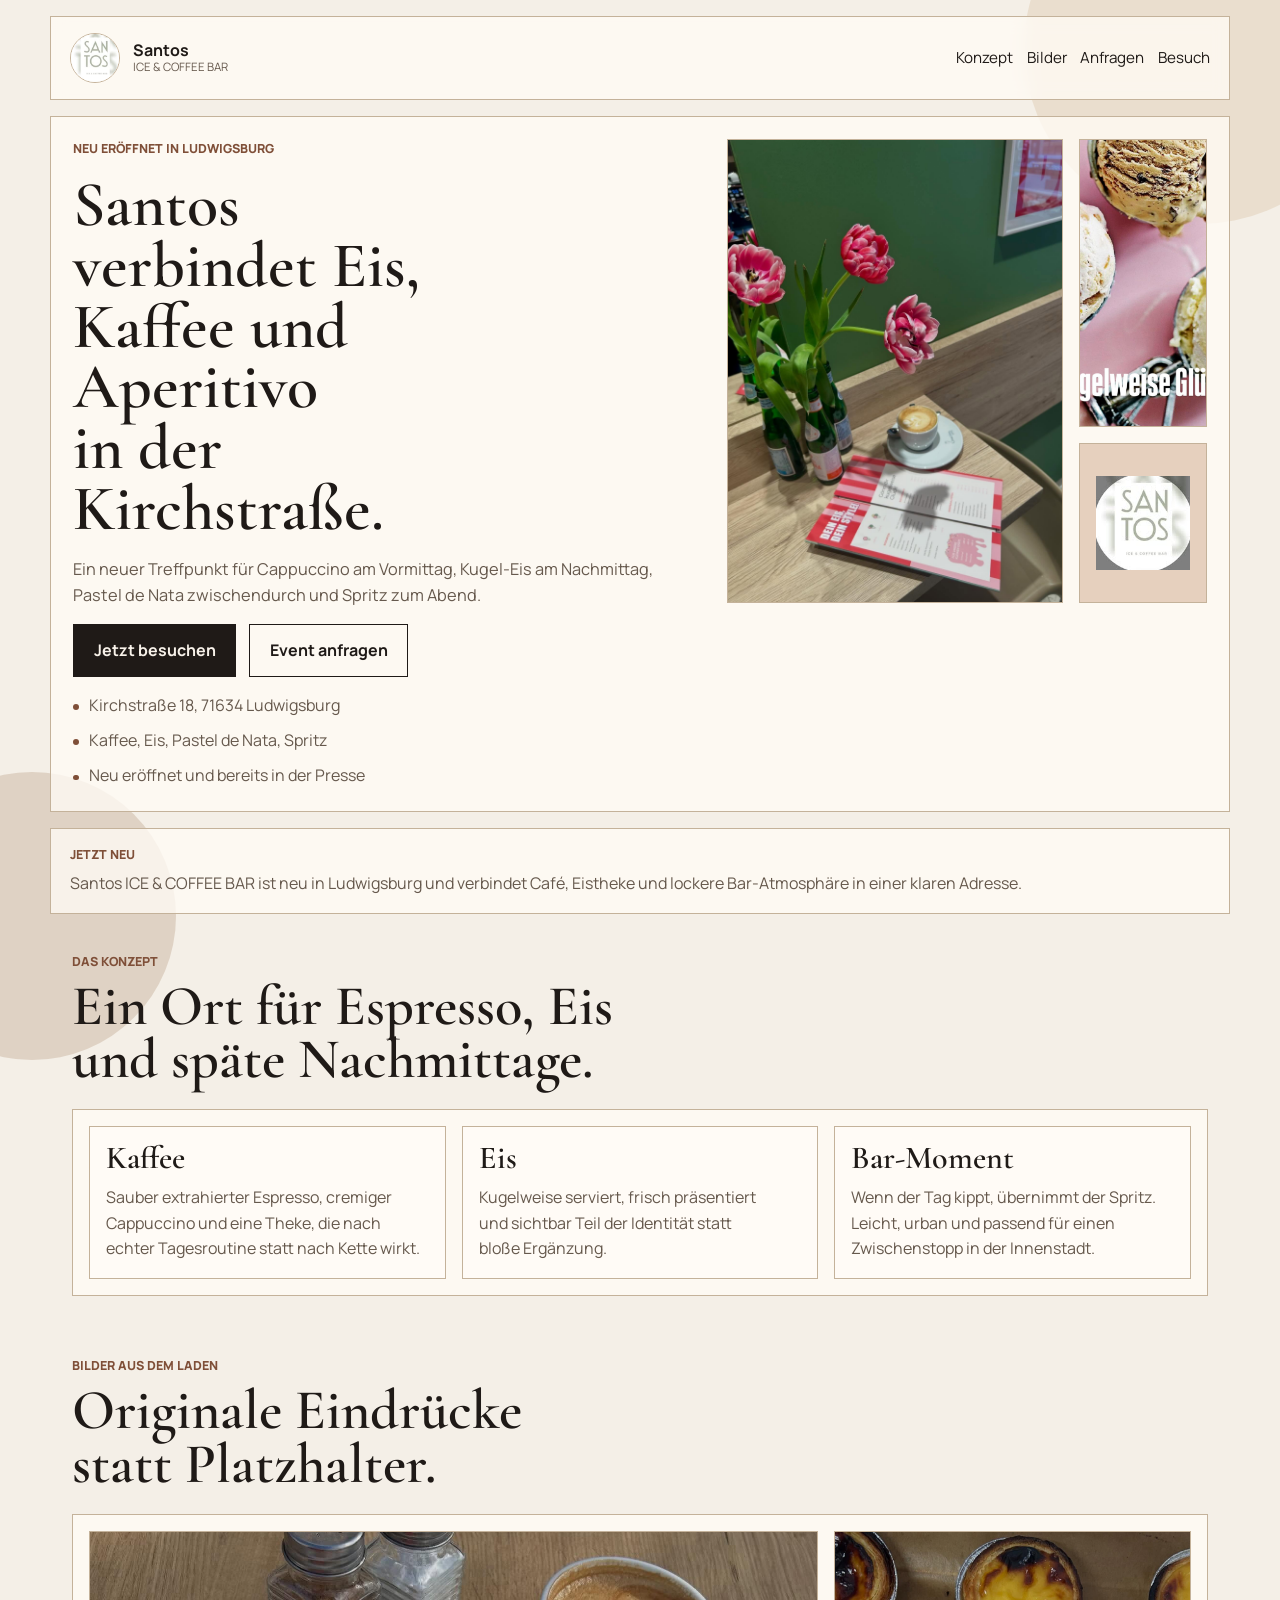
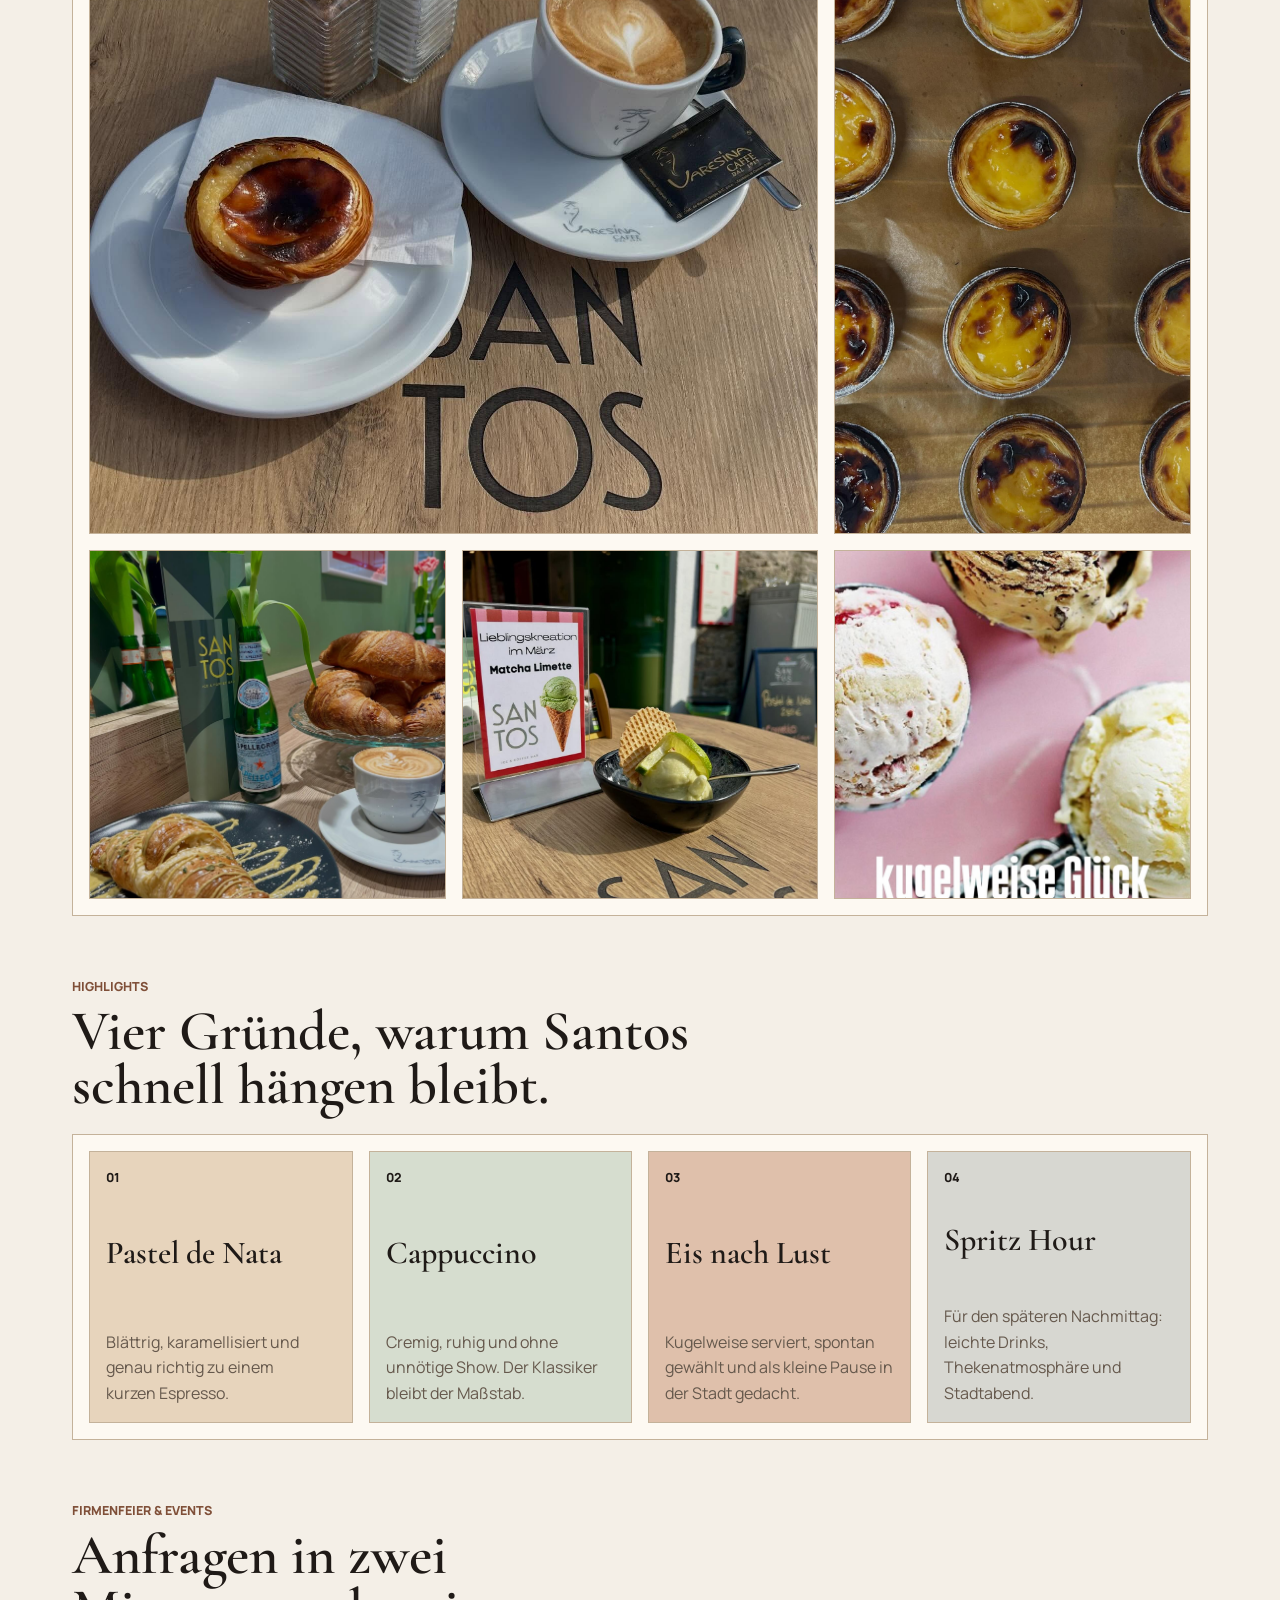
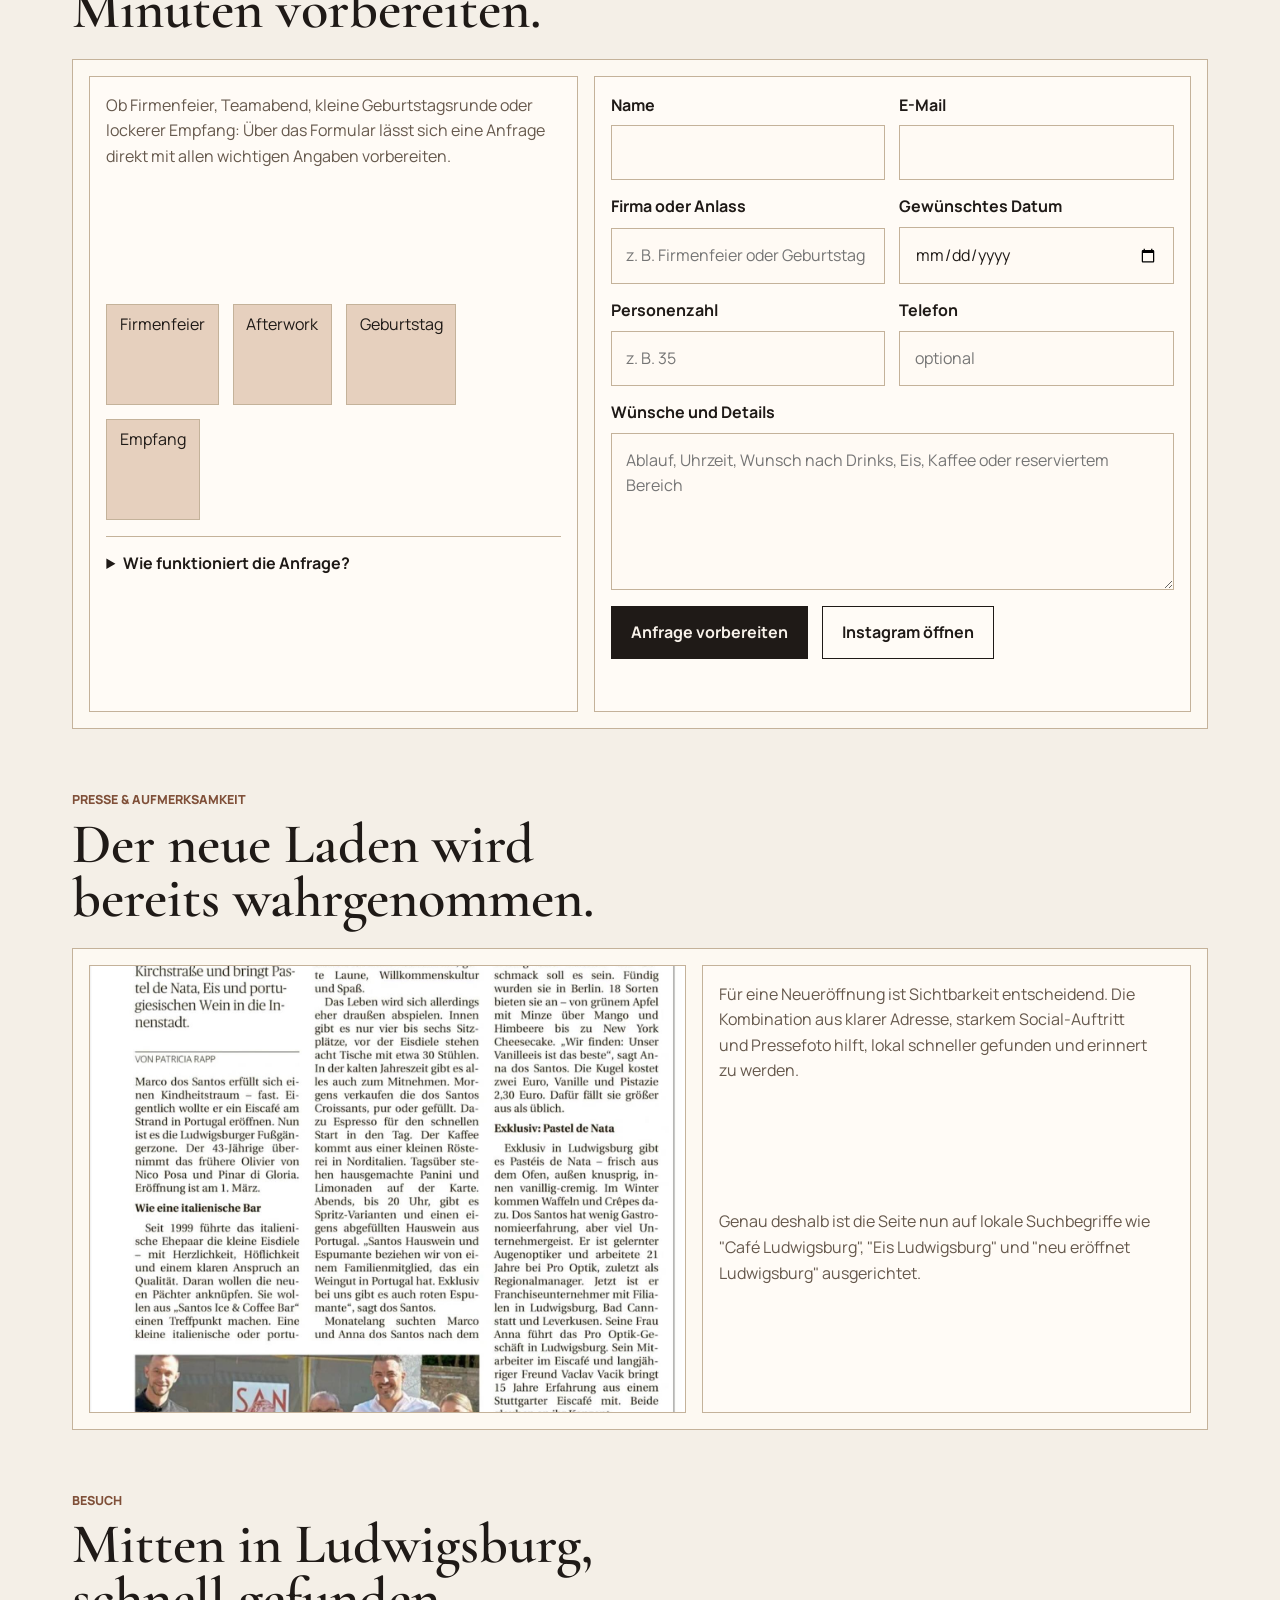
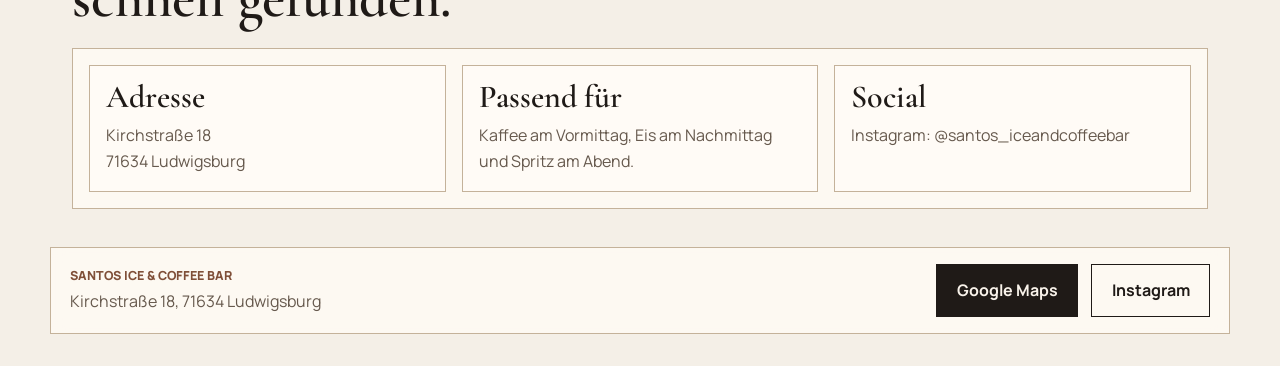
==== commit e802420f: "Add interactive event request form" ====
--- a/index.html
+++ b/index.html
@@ -66,7 +66,7 @@
         <nav class="site-nav" aria-label="Hauptnavigation">
           <a href="#concept">Konzept</a>
           <a href="#gallery">Bilder</a>
-          <a href="#press">Presse</a>
+          <a href="#events">Anfragen</a>
           <a href="#visit">Besuch</a>
         </nav>
       </header>
@@ -75,14 +75,14 @@
         <section class="hero">
           <div class="hero-copy">
             <p class="eyebrow">Neu eröffnet in Ludwigsburg</p>
-            <h1>Santos bringt Eis, Kaffee und Aperitivo in die Kirchstraße.</h1>
+            <h1>Santos verbindet Eis, Kaffee und Aperitivo in der Kirchstraße.</h1>
             <p class="hero-text">
               Ein neuer Treffpunkt für Cappuccino am Vormittag, Kugel-Eis am
               Nachmittag, Pastel de Nata zwischendurch und Spritz zum Abend.
             </p>
             <div class="hero-actions">
               <a class="button button-solid" href="#visit">Jetzt besuchen</a>
-              <a class="button button-ghost" href="#gallery">Bilder ansehen</a>
+              <a class="button button-ghost" href="#events">Event anfragen</a>
             </div>
             <ul class="hero-facts" aria-label="Kurze Informationen zu Santos">
               <li>Kirchstraße 18, 71634 Ludwigsburg</li>
@@ -201,6 +201,76 @@
               <h3>Spritz Hour</h3>
               <p>Für den späteren Nachmittag: leichte Drinks, Thekenatmosphäre und Stadtabend.</p>
             </article>
+          </div>
+        </section>
+
+        <section class="events" id="events">
+          <div class="section-heading">
+            <p class="eyebrow">Firmenfeier &amp; Events</p>
+            <h2>Anfragen in zwei Minuten vorbereiten.</h2>
+          </div>
+          <div class="events-layout">
+            <div class="events-copy">
+              <p>
+                Ob Firmenfeier, Teamabend, kleine Geburtstagsrunde oder lockerer
+                Empfang: Über das Formular lässt sich eine Anfrage direkt mit allen
+                wichtigen Angaben vorbereiten.
+              </p>
+              <div class="event-tags" aria-label="Mögliche Anlässe">
+                <span>Firmenfeier</span>
+                <span>Afterwork</span>
+                <span>Geburtstag</span>
+                <span>Empfang</span>
+              </div>
+              <details class="events-detail">
+                <summary>Wie funktioniert die Anfrage?</summary>
+                <p>
+                  Nach dem Absenden öffnet sich eine vorbereitete E-Mail mit allen
+                  Formulardaten. So kann die Anfrage direkt verschickt oder vor dem
+                  Versand noch angepasst werden.
+                </p>
+              </details>
+            </div>
+
+            <form class="event-form" id="event-form" data-recipient="info@santos-iceandcoffeebar.de" novalidate>
+              <div class="form-grid">
+                <label>
+                  <span>Name</span>
+                  <input type="text" name="name" autocomplete="name" required />
+                </label>
+                <label>
+                  <span>E-Mail</span>
+                  <input type="email" name="email" autocomplete="email" required />
+                </label>
+                <label>
+                  <span>Firma oder Anlass</span>
+                  <input type="text" name="occasion" placeholder="z. B. Firmenfeier oder Geburtstag" required />
+                </label>
+                <label>
+                  <span>Gewünschtes Datum</span>
+                  <input type="date" name="date" required />
+                </label>
+                <label>
+                  <span>Personenzahl</span>
+                  <input type="number" name="guests" min="5" max="250" placeholder="z. B. 35" required />
+                </label>
+                <label>
+                  <span>Telefon</span>
+                  <input type="tel" name="phone" autocomplete="tel" placeholder="optional" />
+                </label>
+              </div>
+              <label class="form-message">
+                <span>Wünsche und Details</span>
+                <textarea name="message" rows="5" placeholder="Ablauf, Uhrzeit, Wunsch nach Drinks, Eis, Kaffee oder reserviertem Bereich"></textarea>
+              </label>
+              <div class="form-actions">
+                <button class="button button-solid" type="submit">Anfrage vorbereiten</button>
+                <a class="button button-ghost" href="https://www.instagram.com/santos_iceandcoffeebar/" target="_blank" rel="noreferrer">
+                  Instagram öffnen
+                </a>
+              </div>
+              <p class="form-feedback" id="form-feedback" aria-live="polite"></p>
+            </form>
           </div>
         </section>
 
@@ -274,5 +344,6 @@
         </div>
       </footer>
     </div>
+    <script src="./script.js"></script>
   </body>
 </html>
--- a/styles.css
+++ b/styles.css
@@ -71,6 +71,12 @@
   list-style: none;
 }
 
+input,
+textarea,
+button {
+  font: inherit;
+}
+
 h1,
 h2,
 h3,
@@ -100,6 +106,7 @@
 .concept-grid,
 .gallery-grid,
 .specials-grid,
+.events-layout,
 .press-layout,
 .visit-layout {
   border: 1px solid var(--line);
@@ -170,7 +177,8 @@
 .press,
 .specials,
 .visit,
-.concept {
+.concept,
+.events {
   margin-top: 1rem;
 }
 
@@ -179,7 +187,8 @@
 .gallery,
 .specials,
 .press,
-.visit {
+.visit,
+.events {
   padding: 1.4rem;
 }
 
@@ -203,17 +212,19 @@
 }
 
 .hero h1 {
-  font-size: clamp(3rem, 7vw, 6rem);
-  max-width: 11ch;
+  font-size: clamp(2.6rem, 5vw, 4.4rem);
+  max-width: 13ch;
 }
 
 .hero-text {
   max-width: 58ch;
-  font-size: 1.05rem;
+  font-size: 1.02rem;
 }
 
 .hero-actions,
-.footer-actions {
+.footer-actions,
+.form-actions,
+.event-tags {
   display: flex;
   flex-wrap: wrap;
   gap: 0.85rem;
@@ -227,6 +238,9 @@
   padding: 0.8rem 1.2rem;
   border: 1px solid var(--ink);
   font-weight: 700;
+  background: transparent;
+  color: var(--ink);
+  cursor: pointer;
 }
 
 .button-solid {
@@ -267,11 +281,15 @@
   gap: 1rem;
 }
 
-.hero-image {
+.hero-image,
+.gallery-card,
+.press-image,
+.events-copy,
+.event-form {
   margin: 0;
   overflow: hidden;
   border: 1px solid var(--line);
-  background: #fbf7f1;
+  background: rgba(255, 251, 245, 0.9);
 }
 
 .hero-image img,
@@ -315,12 +333,13 @@
 }
 
 .section-heading h2 {
-  font-size: clamp(2.2rem, 5vw, 4.1rem);
+  font-size: clamp(2rem, 4.4vw, 3.7rem);
 }
 
 .concept-grid,
 .gallery-grid,
 .specials-grid,
+.events-layout,
 .press-layout,
 .visit-layout {
   display: grid;
@@ -352,12 +371,12 @@
   align-items: stretch;
 }
 
-.gallery-card,
-.press-image {
-  margin: 0;
-  overflow: hidden;
-  border: 1px solid var(--line);
-  background: rgba(255, 251, 245, 0.9);
+.gallery-card {
+  transition: transform 180ms ease-out;
+}
+
+.gallery-card:hover {
+  transform: translateY(-4px);
 }
 
 .gallery-card-large {
@@ -383,6 +402,11 @@
   display: grid;
   align-content: space-between;
   border: 1px solid var(--line);
+  transition: transform 180ms ease-out;
+}
+
+.special-card:hover {
+  transform: translateY(-4px);
 }
 
 .accent-sand {
@@ -407,6 +431,93 @@
   text-transform: uppercase;
 }
 
+.events-layout {
+  grid-template-columns: minmax(0, 0.9fr) minmax(0, 1.1fr);
+  align-items: stretch;
+}
+
+.events-copy,
+.event-form {
+  padding: 1rem;
+}
+
+.events-copy {
+  display: grid;
+  gap: 1rem;
+}
+
+.event-tags span {
+  padding: 0.45rem 0.8rem;
+  border: 1px solid var(--line);
+  background: var(--accent-soft);
+  color: var(--ink);
+}
+
+.events-detail {
+  border-top: 1px solid var(--line);
+  padding-top: 0.9rem;
+}
+
+.events-detail summary {
+  cursor: pointer;
+  font-weight: 700;
+}
+
+.events-detail p {
+  margin-top: 0.75rem;
+}
+
+.form-grid {
+  display: grid;
+  grid-template-columns: repeat(2, minmax(0, 1fr));
+  gap: 0.9rem;
+}
+
+.event-form label {
+  display: grid;
+  gap: 0.45rem;
+}
+
+.event-form span {
+  font-weight: 700;
+}
+
+.event-form input,
+.event-form textarea {
+  width: 100%;
+  border: 1px solid var(--line);
+  background: #fffaf4;
+  padding: 0.85rem 0.9rem;
+  color: var(--ink);
+}
+
+.event-form input:focus,
+.event-form textarea:focus {
+  outline: 2px solid transparent;
+  border-color: var(--accent);
+}
+
+.form-message {
+  margin-top: 0.9rem;
+}
+
+.form-actions {
+  margin-top: 1rem;
+}
+
+.form-feedback {
+  min-height: 1.5rem;
+  margin-top: 0.75rem;
+}
+
+.form-feedback.is-success {
+  color: #2d5a32;
+}
+
+.form-feedback.is-error {
+  color: #8a2f2f;
+}
+
 .press-layout {
   grid-template-columns: minmax(0, 1.1fr) minmax(0, 0.9fr);
   align-items: stretch;
@@ -436,13 +547,15 @@
 @media (max-width: 1080px) {
   .gallery-grid,
   .specials-grid,
-  .visit-layout {
+  .visit-layout,
+  .form-grid {
     grid-template-columns: repeat(2, minmax(0, 1fr));
   }
 
   .press-layout,
   .hero,
-  .concept-grid {
+  .concept-grid,
+  .events-layout {
     grid-template-columns: 1fr;
   }
 
@@ -463,6 +576,7 @@
   .concept,
   .gallery,
   .specials,
+  .events,
   .press,
   .visit {
     padding: 1rem;
@@ -481,7 +595,8 @@
   .hero-visuals,
   .gallery-grid,
   .specials-grid,
-  .visit-layout {
+  .visit-layout,
+  .form-grid {
     grid-template-columns: 1fr;
   }
 
@@ -498,6 +613,6 @@
   }
 
   .hero h1 {
-    font-size: clamp(2.8rem, 12vw, 4.2rem);
-  }
-}
+    font-size: clamp(2.2rem, 10vw, 3.4rem);
+  }
+}
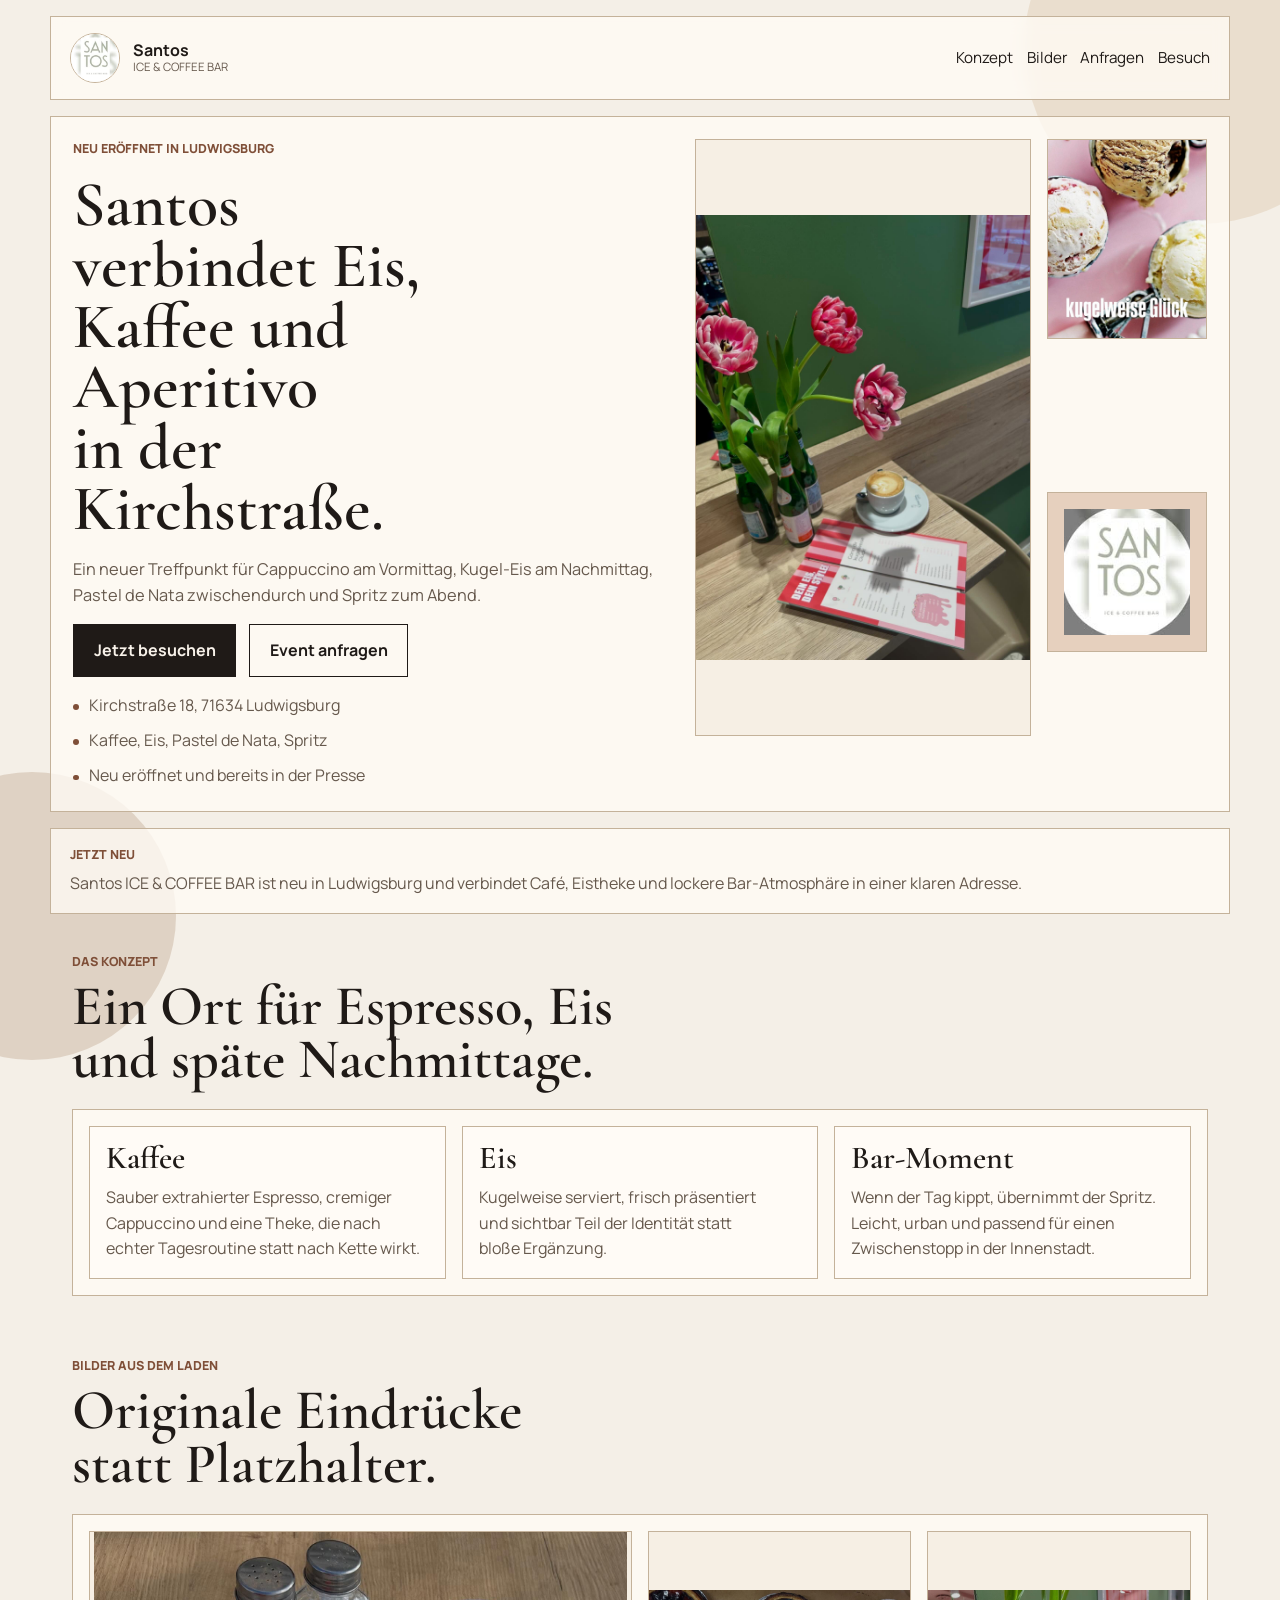
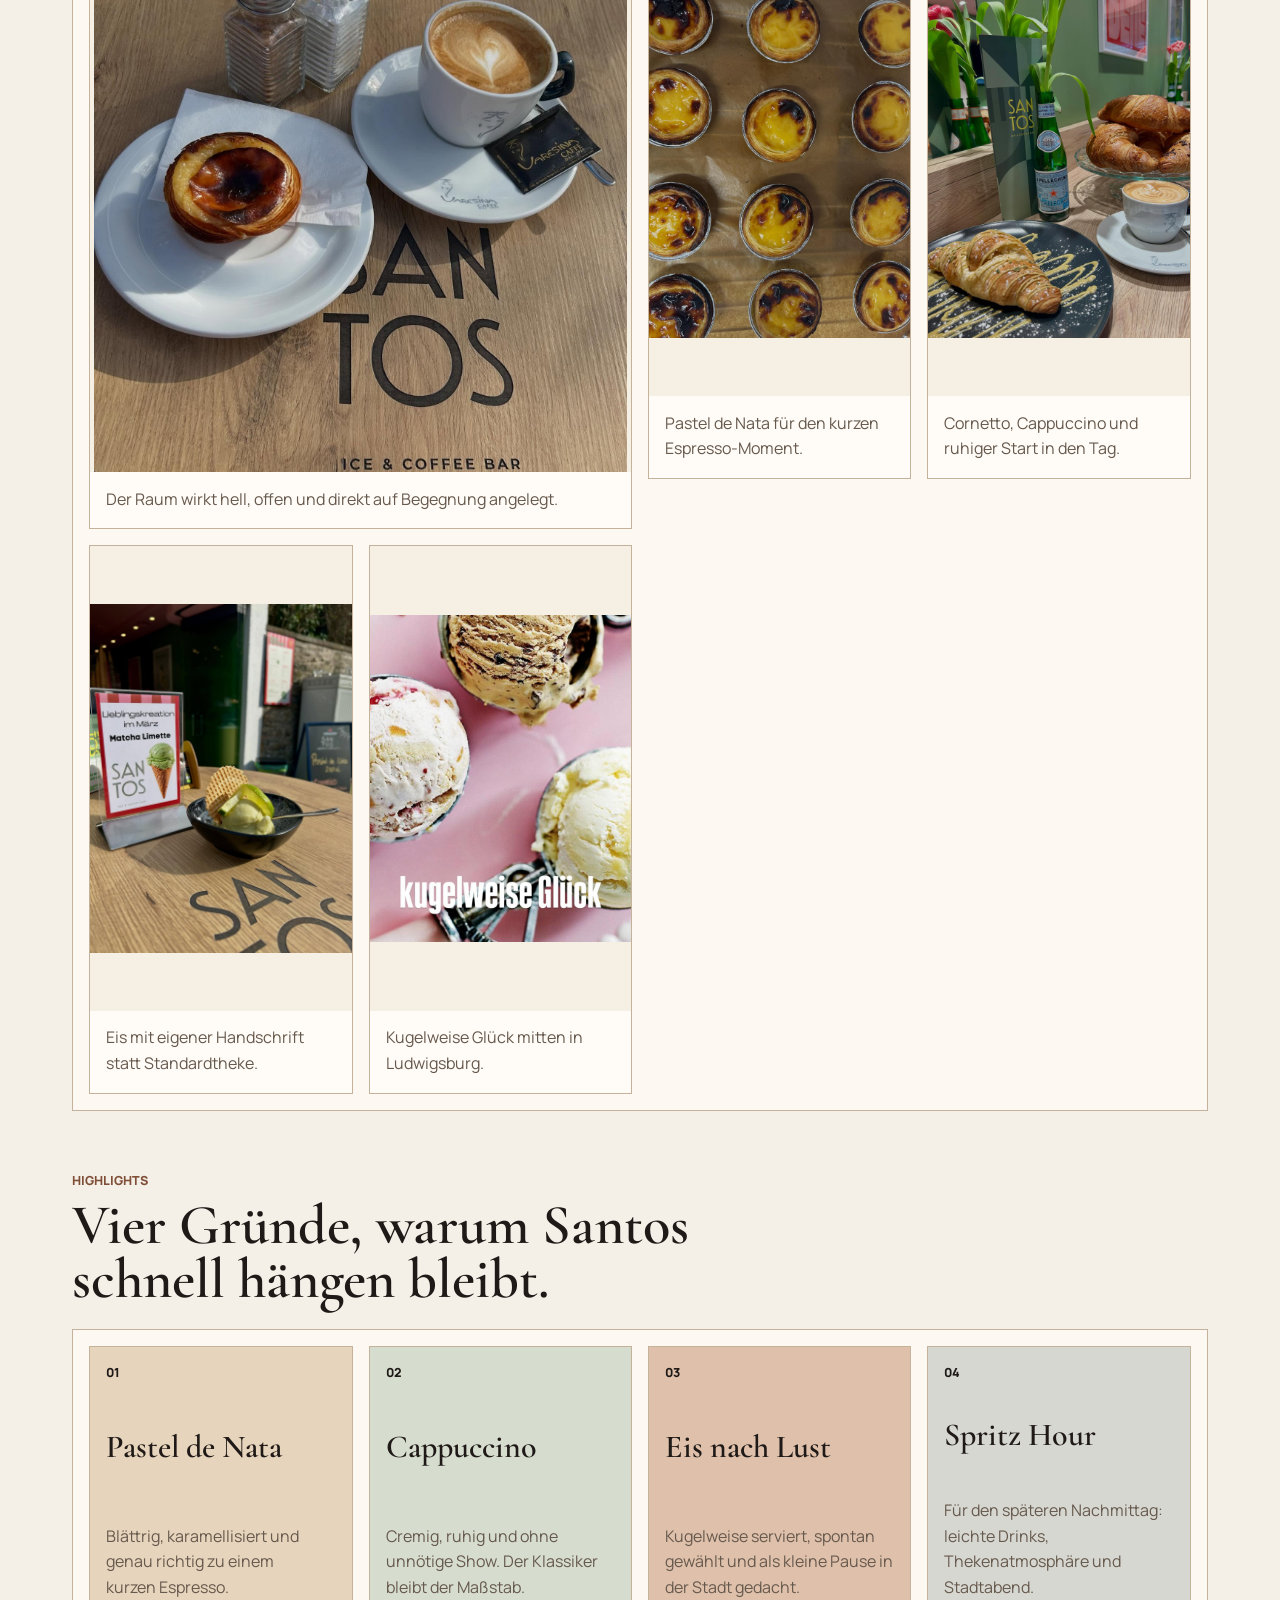
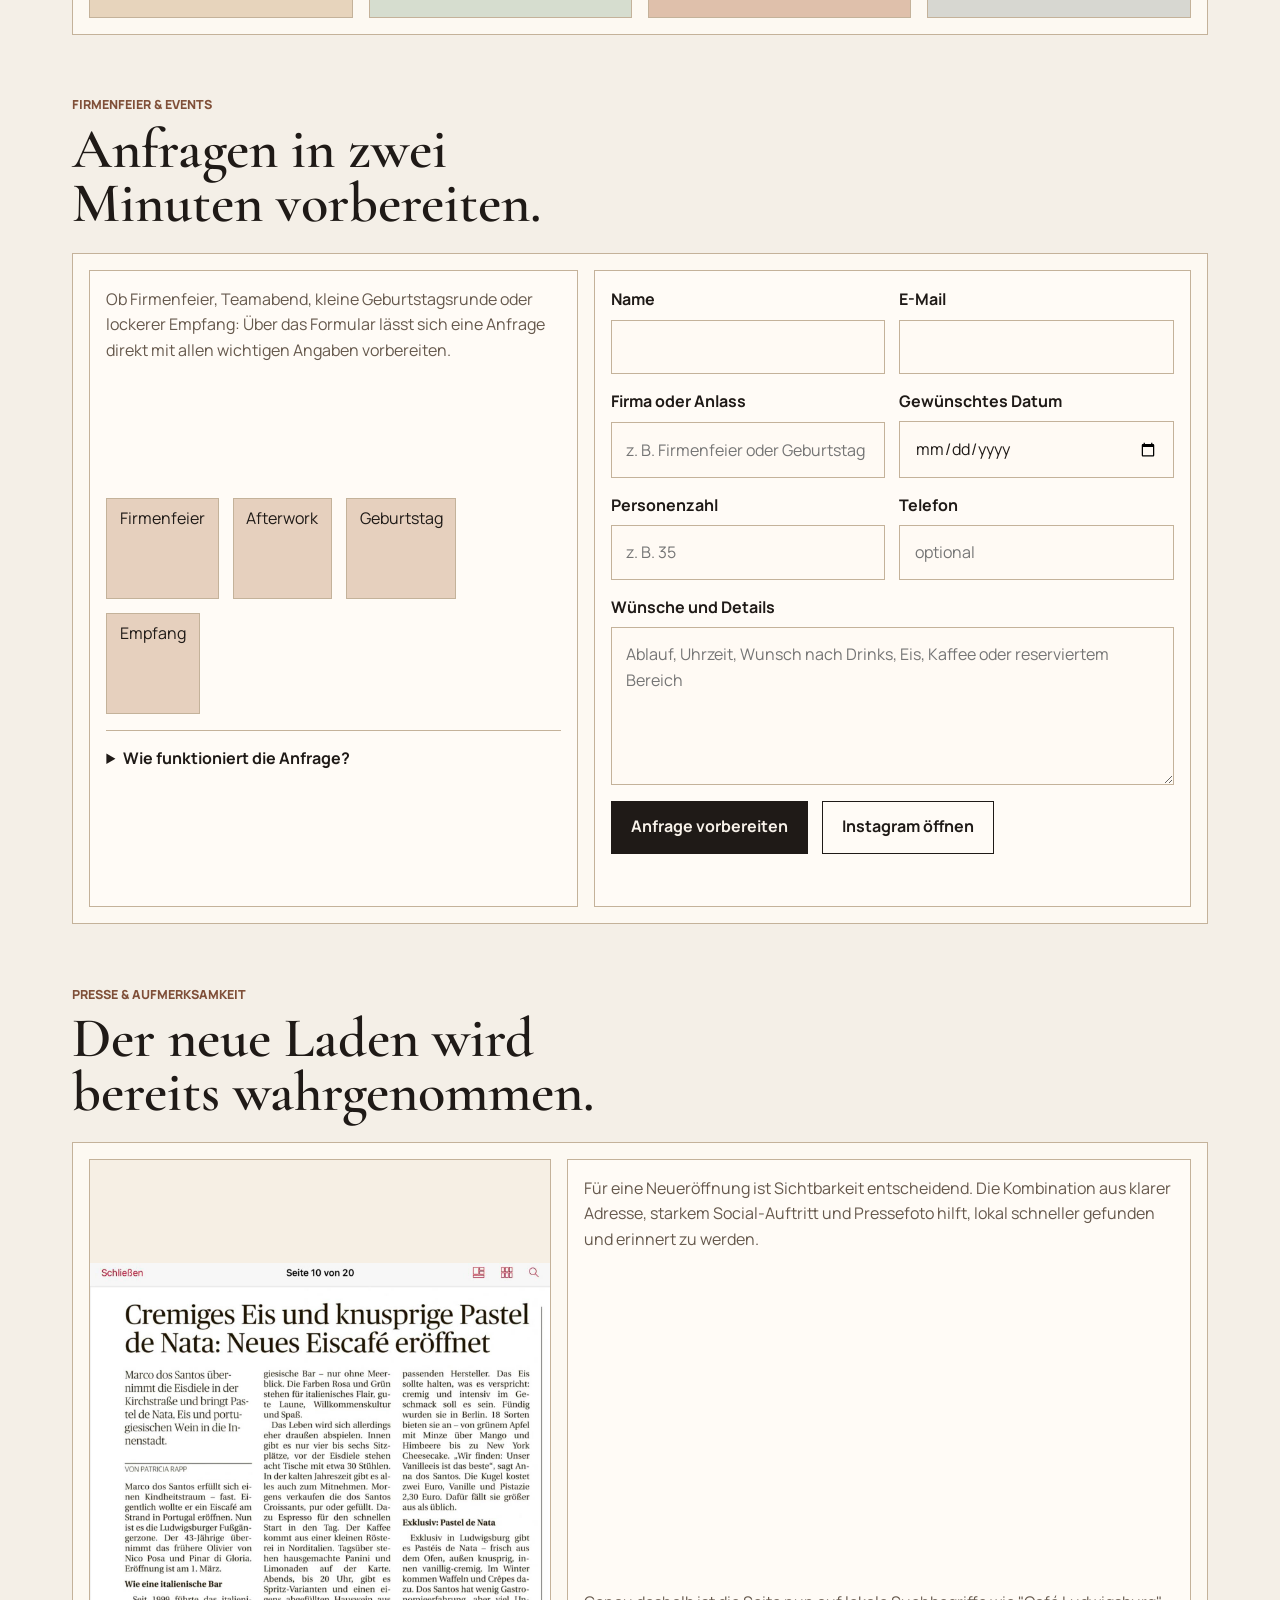
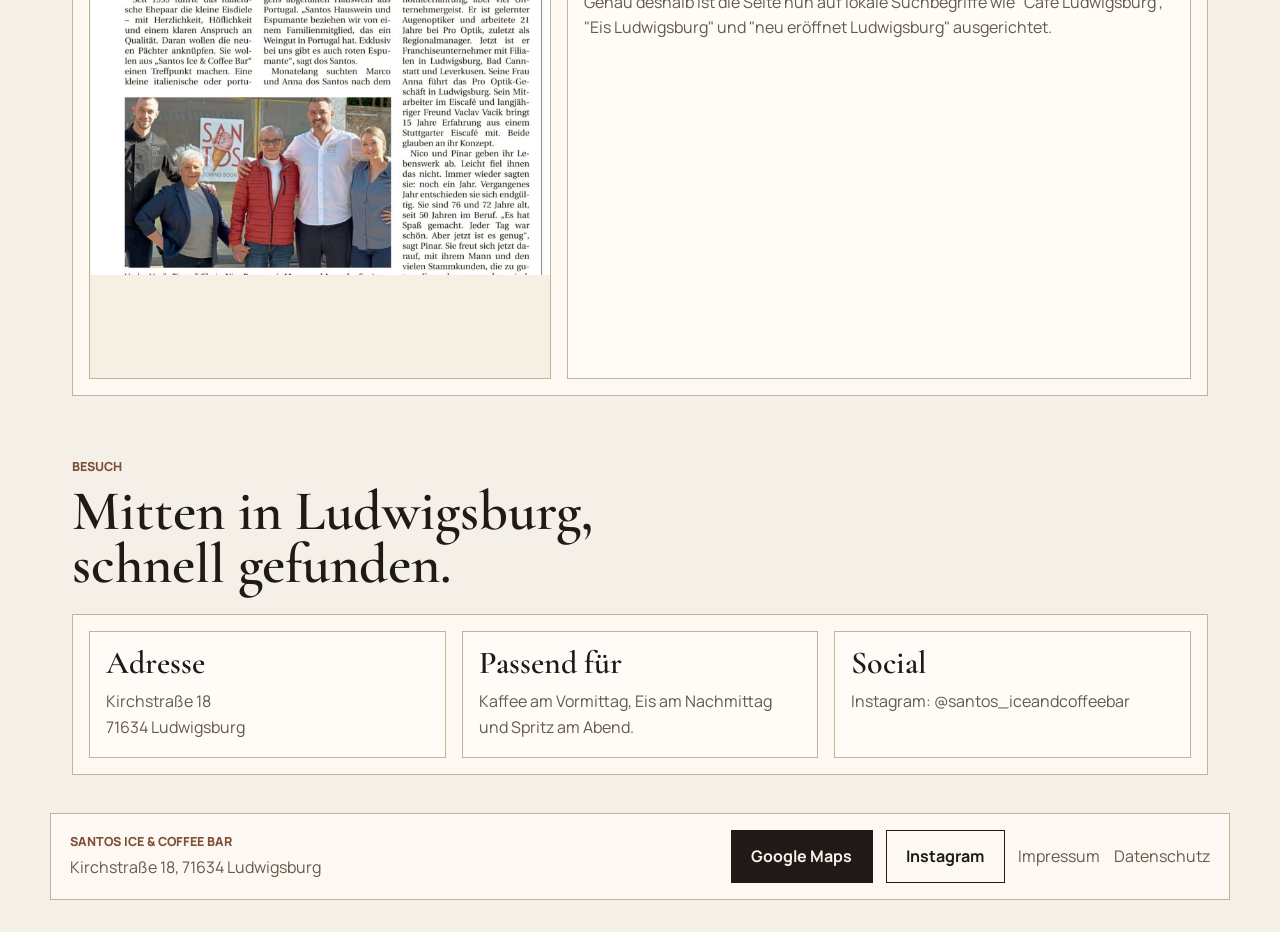
==== commit 1b52186e: "Add lightbox and legal pages" ====
--- a/index.html
+++ b/index.html
@@ -92,16 +92,16 @@
           </div>
 
           <div class="hero-visuals" aria-label="Eindrücke aus dem Santos">
-            <figure class="hero-image hero-image-main">
+            <a class="hero-image hero-image-main lightbox-trigger" href="./santos-iceandcoffeebar.jpg" data-lightbox-caption="Innenansicht der neu eröffneten Santos ICE & COFFEE BAR">
               <img
                 src="./santos-iceandcoffeebar.jpg"
                 alt="Innenansicht der neu eröffneten Santos ICE & COFFEE BAR"
                 loading="eager"
               />
-            </figure>
-            <figure class="hero-image hero-image-small">
+            </a>
+            <a class="hero-image hero-image-small lightbox-trigger" href="./santos_eis.jpg" data-lightbox-caption="Eisbecher im Santos">
               <img src="./santos_eis.jpg" alt="Eisbecher im Santos" loading="lazy" />
-            </figure>
+            </a>
             <figure class="hero-image hero-image-badge">
               <img src="./logo.jpg" alt="Santos Logo" loading="lazy" />
             </figure>
@@ -153,23 +153,33 @@
           </div>
           <div class="gallery-grid">
             <figure class="gallery-card gallery-card-large">
-              <img src="./ein tag im santos iceandcoffeebar.jpg" alt="Ein Tag im Santos ICE & COFFEE BAR" loading="lazy" />
+              <a class="lightbox-trigger" href="./ein tag im santos iceandcoffeebar.jpg" data-lightbox-caption="Ein Tag im Santos ICE & COFFEE BAR">
+                <img src="./ein tag im santos iceandcoffeebar.jpg" alt="Ein Tag im Santos ICE & COFFEE BAR" loading="lazy" />
+              </a>
               <figcaption>Der Raum wirkt hell, offen und direkt auf Begegnung angelegt.</figcaption>
             </figure>
             <figure class="gallery-card">
-              <img src="./pasteldenata.jpg" alt="Pastel de Nata im Santos" loading="lazy" />
+              <a class="lightbox-trigger" href="./pasteldenata.jpg" data-lightbox-caption="Pastel de Nata im Santos">
+                <img src="./pasteldenata.jpg" alt="Pastel de Nata im Santos" loading="lazy" />
+              </a>
               <figcaption>Pastel de Nata für den kurzen Espresso-Moment.</figcaption>
             </figure>
             <figure class="gallery-card">
-              <img src="./cornetto.jpg" alt="Cornetto und Cappuccino im Santos" loading="lazy" />
+              <a class="lightbox-trigger" href="./cornetto.jpg" data-lightbox-caption="Cornetto und Cappuccino im Santos">
+                <img src="./cornetto.jpg" alt="Cornetto und Cappuccino im Santos" loading="lazy" />
+              </a>
               <figcaption>Cornetto, Cappuccino und ruhiger Start in den Tag.</figcaption>
             </figure>
             <figure class="gallery-card">
-              <img src="./matcha limette eis.jpg" alt="Matcha-Limette-Eis bei Santos" loading="lazy" />
+              <a class="lightbox-trigger" href="./matcha limette eis.jpg" data-lightbox-caption="Matcha-Limette-Eis bei Santos">
+                <img src="./matcha limette eis.jpg" alt="Matcha-Limette-Eis bei Santos" loading="lazy" />
+              </a>
               <figcaption>Eis mit eigener Handschrift statt Standardtheke.</figcaption>
             </figure>
             <figure class="gallery-card">
-              <img src="./santos_eis.jpg" alt="Eis im Santos ICE & COFFEE BAR" loading="lazy" />
+              <a class="lightbox-trigger" href="./santos_eis.jpg" data-lightbox-caption="Kugelweise Glück mitten in Ludwigsburg">
+                <img src="./santos_eis.jpg" alt="Eis im Santos ICE & COFFEE BAR" loading="lazy" />
+              </a>
               <figcaption>Kugelweise Glück mitten in Ludwigsburg.</figcaption>
             </figure>
           </div>
@@ -280,13 +290,13 @@
             <h2>Der neue Laden wird bereits wahrgenommen.</h2>
           </div>
           <div class="press-layout">
-            <figure class="press-image">
+            <a class="press-image lightbox-trigger" href="./santos-iceandcoffeebar-in-der-presse.jpg" data-lightbox-caption="Santos ICE & COFFEE BAR in der Presse">
               <img
                 src="./santos-iceandcoffeebar-in-der-presse.jpg"
                 alt="Santos ICE & COFFEE BAR in der Presse"
                 loading="lazy"
               />
-            </figure>
+            </a>
             <div class="press-copy">
               <p>
                 Für eine Neueröffnung ist Sichtbarkeit entscheidend. Die Kombination
@@ -334,16 +344,28 @@
           <p class="eyebrow">Santos ICE &amp; COFFEE BAR</p>
           <p>Kirchstraße 18, 71634 Ludwigsburg</p>
         </div>
-        <div class="footer-actions">
+        <div class="footer-actions footer-links">
           <a class="button button-solid" href="https://maps.google.com/?q=Kirchstraße+18+71634+Ludwigsburg" target="_blank" rel="noreferrer">
             Google Maps
           </a>
           <a class="button button-ghost" href="https://www.instagram.com/santos_iceandcoffeebar/" target="_blank" rel="noreferrer">
             Instagram
           </a>
+          <a class="footer-legal-link" href="./impressum.html">Impressum</a>
+          <a class="footer-legal-link" href="./datenschutz.html">Datenschutz</a>
         </div>
       </footer>
     </div>
+
+    <div class="lightbox" id="lightbox" hidden>
+      <button class="lightbox-close" id="lightbox-close" type="button" aria-label="Lightbox schließen">Schließen</button>
+      <div class="lightbox-backdrop" id="lightbox-backdrop"></div>
+      <figure class="lightbox-figure">
+        <img id="lightbox-image" alt="" />
+        <figcaption id="lightbox-caption"></figcaption>
+      </figure>
+    </div>
+
     <script src="./script.js"></script>
   </body>
 </html>
--- a/styles.css
+++ b/styles.css
@@ -24,6 +24,10 @@
   line-height: 1.6;
 }
 
+body.lightbox-open {
+  overflow: hidden;
+}
+
 body::before,
 body::after {
   content: "";
@@ -97,6 +101,10 @@
   width: min(calc(100% - 2rem), var(--max-width));
   margin: 0 auto;
   padding: 1rem 0 2rem;
+}
+
+.legal-shell {
+  padding-bottom: 3rem;
 }
 
 .site-header,
@@ -108,7 +116,8 @@
 .specials-grid,
 .events-layout,
 .press-layout,
-.visit-layout {
+.visit-layout,
+.legal-card {
   border: 1px solid var(--line);
   background: var(--surface-soft);
 }
@@ -178,7 +187,8 @@
 .specials,
 .visit,
 .concept,
-.events {
+.events,
+.legal-page {
   margin-top: 1rem;
 }
 
@@ -194,7 +204,7 @@
 
 .hero {
   display: grid;
-  grid-template-columns: minmax(0, 1fr) minmax(18rem, 30rem);
+  grid-template-columns: minmax(0, 1fr) minmax(19rem, 32rem);
   gap: 1.5rem;
 }
 
@@ -252,6 +262,15 @@
   background: transparent;
 }
 
+.footer-links {
+  align-items: center;
+}
+
+.footer-legal-link {
+  padding: 0.2rem 0;
+  color: var(--muted);
+}
+
 .hero-facts {
   display: grid;
   gap: 0.6rem;
@@ -276,9 +295,10 @@
 
 .hero-visuals {
   display: grid;
-  grid-template-columns: minmax(0, 1fr) 8rem;
-  grid-template-rows: 18rem 10rem;
+  grid-template-columns: minmax(0, 1fr) minmax(8rem, 10rem);
+  grid-template-rows: auto auto;
   gap: 1rem;
+  align-items: start;
 }
 
 .hero-image,
@@ -292,30 +312,41 @@
   background: rgba(255, 251, 245, 0.9);
 }
 
+.hero-image {
+  aspect-ratio: 9 / 16;
+}
+
 .hero-image img,
 .gallery-card img,
-.press-image img {
+.press-image img,
+.lightbox img {
   width: 100%;
   height: 100%;
-  object-fit: cover;
+  object-fit: contain;
+  background: #f6efe4;
 }
 
 .hero-image-main {
   grid-row: 1 / span 2;
 }
 
-.hero-image-small,
+.hero-image-small {
+  aspect-ratio: 4 / 5;
+}
+
 .hero-image-badge {
-  height: 100%;
-}
-
-.hero-image-badge {
+  aspect-ratio: 1;
   background: var(--accent-soft);
 }
 
 .hero-image-badge img {
   object-fit: contain;
   padding: 1rem;
+  background: transparent;
+}
+
+.lightbox-trigger {
+  display: block;
 }
 
 .opening-note {
@@ -332,7 +363,8 @@
   margin-bottom: 1.4rem;
 }
 
-.section-heading h2 {
+.section-heading h2,
+.legal-card h1 {
   font-size: clamp(2rem, 4.4vw, 3.7rem);
 }
 
@@ -361,14 +393,15 @@
 
 .concept-grid h3,
 .special-card h3,
-.visit-card h3 {
+.visit-card h3,
+.legal-card h2 {
   margin-bottom: 0.7rem;
   font-size: 2rem;
 }
 
 .gallery-grid {
-  grid-template-columns: repeat(3, minmax(0, 1fr));
-  align-items: stretch;
+  grid-template-columns: repeat(4, minmax(0, 1fr));
+  align-items: start;
 }
 
 .gallery-card {
@@ -384,7 +417,11 @@
 }
 
 .gallery-card img {
-  aspect-ratio: 4 / 3;
+  aspect-ratio: 9 / 16;
+}
+
+.gallery-card-large img {
+  aspect-ratio: 1 / 1;
 }
 
 .gallery-card figcaption {
@@ -492,7 +529,8 @@
 }
 
 .event-form input:focus,
-.event-form textarea:focus {
+.event-form textarea:focus,
+.lightbox-close:focus {
   outline: 2px solid transparent;
   border-color: var(--accent);
 }
@@ -519,12 +557,12 @@
 }
 
 .press-layout {
-  grid-template-columns: minmax(0, 1.1fr) minmax(0, 0.9fr);
+  grid-template-columns: minmax(0, 0.85fr) minmax(0, 1.15fr);
   align-items: stretch;
 }
 
-.press-image img {
-  aspect-ratio: 4 / 3;
+.press-image {
+  aspect-ratio: 9 / 16;
 }
 
 .press-copy {
@@ -534,6 +572,73 @@
 
 .visit-layout {
   grid-template-columns: repeat(3, minmax(0, 1fr));
+}
+
+.legal-page {
+  display: grid;
+  gap: 1rem;
+}
+
+.legal-card {
+  padding: 1.4rem;
+}
+
+.legal-note {
+  margin-top: 0.8rem;
+  padding: 0.9rem 1rem;
+  border: 1px solid var(--line);
+  background: rgba(255, 251, 245, 0.92);
+}
+
+.lightbox {
+  position: fixed;
+  inset: 0;
+  z-index: 40;
+  display: grid;
+  place-items: center;
+  padding: 1rem;
+}
+
+.lightbox[hidden] {
+  display: none;
+}
+
+.lightbox-backdrop {
+  position: absolute;
+  inset: 0;
+  background: rgba(22, 18, 16, 0.82);
+}
+
+.lightbox-figure {
+  position: relative;
+  z-index: 1;
+  width: min(100%, 72rem);
+  max-height: calc(100dvh - 3rem);
+  margin: 0;
+  padding: 1rem;
+  border: 1px solid rgba(255, 251, 245, 0.22);
+  background: rgba(31, 26, 23, 0.94);
+}
+
+.lightbox-figure img {
+  max-height: calc(100dvh - 8rem);
+}
+
+.lightbox-figure figcaption {
+  margin-top: 0.8rem;
+  color: #f4efe7;
+}
+
+.lightbox-close {
+  position: absolute;
+  top: 1rem;
+  right: 1rem;
+  z-index: 2;
+  border: 1px solid rgba(255, 251, 245, 0.22);
+  background: rgba(31, 26, 23, 0.9);
+  color: #f4efe7;
+  padding: 0.75rem 1rem;
+  cursor: pointer;
 }
 
 .site-footer {
@@ -562,6 +667,14 @@
   .hero h1,
   .section-heading h2 {
     max-width: none;
+  }
+
+  .hero-visuals {
+    grid-template-columns: repeat(2, minmax(0, 1fr));
+  }
+
+  .hero-image-main {
+    grid-row: auto;
   }
 }
 
@@ -578,7 +691,8 @@
   .specials,
   .events,
   .press,
-  .visit {
+  .visit,
+  .legal-card {
     padding: 1rem;
   }
 
@@ -600,14 +714,6 @@
     grid-template-columns: 1fr;
   }
 
-  .hero-visuals {
-    grid-template-rows: auto;
-  }
-
-  .hero-image-main {
-    grid-row: auto;
-  }
-
   .gallery-card-large {
     grid-column: span 1;
   }
@@ -615,4 +721,13 @@
   .hero h1 {
     font-size: clamp(2.2rem, 10vw, 3.4rem);
   }
-}
+
+  .lightbox-figure {
+    padding: 0.75rem;
+  }
+
+  .lightbox-close {
+    top: 0.75rem;
+    right: 0.75rem;
+  }
+}
